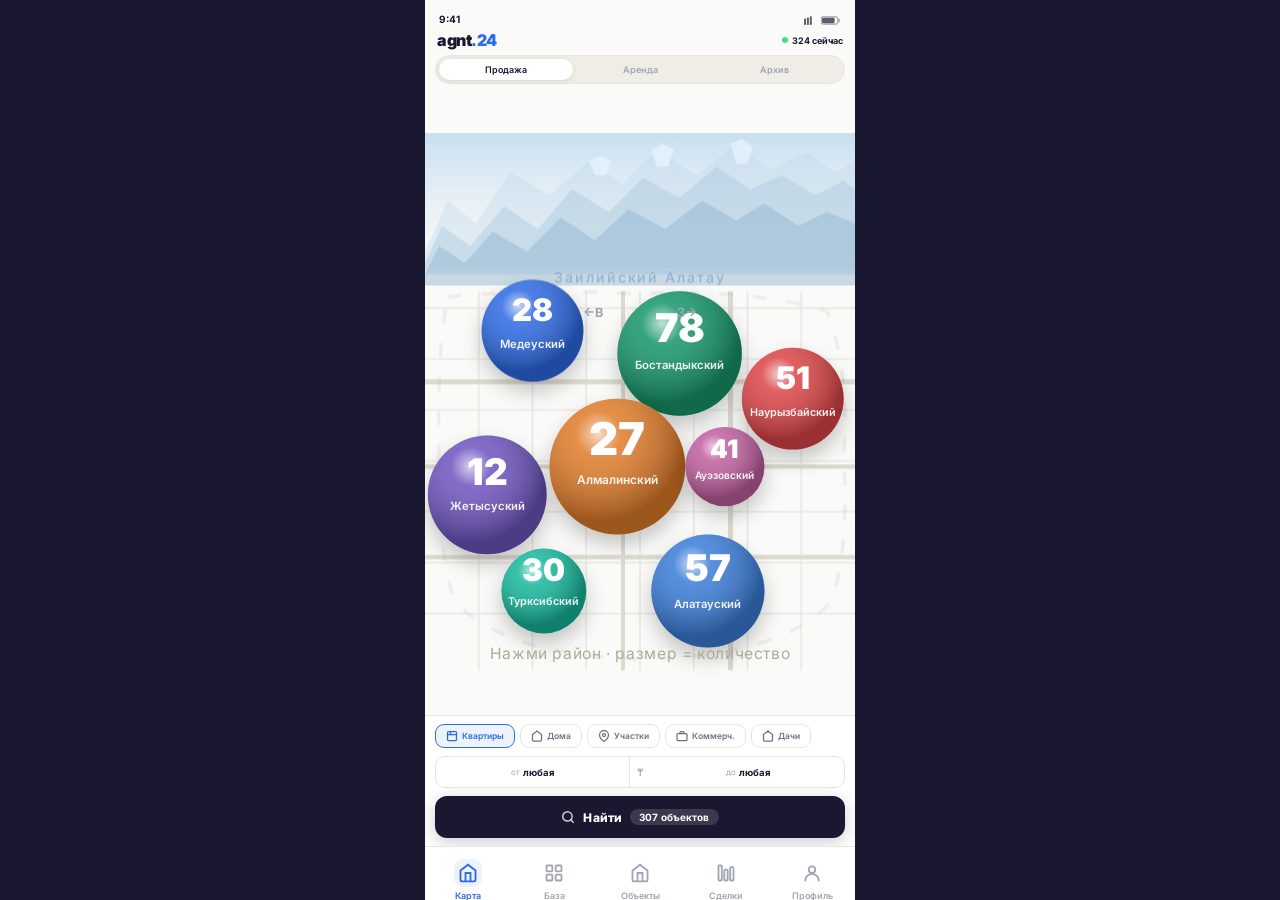
==== projects/agnt-24-app/index.html @ 888b5174 "feat: иерархия агентств (superadmin → руководитель → МОП → агент) + KPI-дашборд Модель: superadmin (" ====
<!DOCTYPE html>
<html lang="ru">
<head>
<meta charset="UTF-8">
<meta name="viewport" content="width=device-width, initial-scale=1, viewport-fit=cover">
<meta name="mobile-web-app-capable" content="yes">
<meta name="apple-mobile-web-app-capable" content="yes">
<meta name="apple-mobile-web-app-status-bar-style" content="black-translucent">
<title>agnt.24</title>
<link rel="stylesheet" href="css/styles.css">
<script>
(function(){
  var TAB_H = 64;   // tab bar (виден на всех экранах)
  var FEED_HDR = 52; // feed header
  function setH(){
    var h = window.innerHeight;
    var s = document.documentElement.style;
    s.setProperty('--app-h', h + 'px');
    s.setProperty('--card-h', (h - TAB_H) + 'px');            // map/base screens
    s.setProperty('--feed-card-h', (h - FEED_HDR - TAB_H) + 'px'); // feed cards (над таб-баром)
  }
  setH();
  window.addEventListener('resize', setH);
  window.addEventListener('orientationchange', function(){ setTimeout(setH, 200); });
})();
</script>
</head>
<body>
<div id="app">

  <!-- ══════════════ SCREEN 1: MAP ══════════════ -->
  <div id="screen-map" class="screen active with-tabs">

    <!-- Status bar -->
    <div class="status-bar">
      <span class="time">9:41</span>
      <div class="icons">
        <svg width="13" height="9" viewBox="0 0 20 14" fill="#1a1831" opacity=".7"><rect x="0" y="4" width="3" height="10" rx="1"/><rect x="4.5" y="2.5" width="3" height="11.5" rx="1"/><rect x="9" y="0.5" width="3" height="13.5" rx="1"/></svg>
        <svg width="20" height="9" viewBox="0 0 44 18" fill="none"><rect x="0" y="1" width="37" height="16" rx="4" stroke="#1a1831" stroke-width="1.5" opacity=".7"/><rect x="38.5" y="5" width="3" height="8" rx="1.5" fill="#1a1831" opacity=".35"/><rect x="2" y="3" width="28" height="12" rx="2.5" fill="#1a1831" opacity=".7"/></svg>
      </div>
    </div>

    <!-- Header -->
    <div class="map-hdr1">
      <div class="logo">agnt<span>.24</span></div>
      <div class="live-chip">
        <div class="live-dot"></div>
        <span id="liveCount">319 сейчас</span>
      </div>
    </div>

    <!-- Trio toggle -->
    <div class="trio">
      <div class="trio-btn on" data-mode="sale">Продажа</div>
      <div class="trio-btn" data-mode="rent">Аренда</div>
      <div class="trio-btn" data-mode="archive">Архив</div>
    </div>

    <!-- Archive date (hidden by default) -->
    <div id="archDateStrip" class="arch-date-strip">
      <svg width="10" height="10" viewBox="0 0 24 24" fill="none" stroke="currentColor" stroke-width="2" stroke-linecap="round"><circle cx="12" cy="12" r="10"/><polyline points="12 6 12 12 16 14"/></svg>
      23 июня — 30 июня · за 7 дней
    </div>

    <!-- MAP SVG (south-up: mountains at top) -->
    <div class="map-area">
      <svg id="mapSvg" viewBox="0 0 152 190" xmlns="http://www.w3.org/2000/svg" font-family="Inter,sans-serif" preserveAspectRatio="xMidYMid meet">
        <defs>
          <linearGradient id="skyg" x1="0" y1="0" x2="0" y2="1">
            <stop offset="0%" stop-color="#c8dff0"/>
            <stop offset="100%" stop-color="#e8f3f9" stop-opacity="0"/>
          </linearGradient>
          <!-- 3D sphere highlight — shared, objectBoundingBox = works for all sizes -->
          <radialGradient id="sphere-shine" cx="36%" cy="26%" r="64%" gradientUnits="objectBoundingBox">
            <stop offset="0%"   stop-color="rgba(255,255,255,0.72)"/>
            <stop offset="26%"  stop-color="rgba(255,255,255,0.14)"/>
            <stop offset="100%" stop-color="rgba(0,0,0,0.30)"/>
          </radialGradient>
          <!-- Archive mode — muted -->
          <radialGradient id="sphere-arch" cx="36%" cy="26%" r="64%" gradientUnits="objectBoundingBox">
            <stop offset="0%"   stop-color="rgba(255,255,255,0.38)"/>
            <stop offset="100%" stop-color="rgba(0,0,0,0.06)"/>
          </radialGradient>
          <!-- Drop shadow for active bubbles -->
          <filter id="bub-shadow" x="-45%" y="-45%" width="190%" height="210%">
            <feDropShadow dx="0" dy="3.5" stdDeviation="3.5" flood-color="#000000" flood-opacity="0.22"/>
          </filter>
        </defs>

        <!-- Background -->
        <rect width="152" height="190" fill="#fafaf8"/>

        <!-- Sky -->
        <rect width="152" height="52" fill="url(#skyg)"/>

        <!-- Mountains at top (Заилийский Алатау = south, shown at top) -->
        <polygon points="0,42 8,24 18,32 30,14 44,22 58,10 70,18 82,6 96,15 110,4 122,13 135,7 145,14 152,10 152,48 0,48" fill="rgba(185,210,230,0.32)"/>
        <polygon points="0,46 6,33 16,40 28,26 40,34 52,20 65,28 77,16 90,23 103,12 115,20 126,15 138,22 148,17 152,20 152,50 0,50" fill="rgba(165,195,218,0.40)"/>
        <polygon points="0,50 5,40 14,46 24,35 36,42 48,30 60,38 72,27 85,34 98,24 110,31 120,25 132,33 142,28 152,32 152,54 0,54" fill="rgba(145,180,208,0.48)"/>
        <!-- Snow caps -->
        <polygon points="58,10 62,8 66,10 64,15 60,15" fill="rgba(230,242,252,0.8)"/>
        <polygon points="80,6 84,4 88,6 86,12 82,12"   fill="rgba(230,242,252,0.85)"/>
        <polygon points="108,4 112,2 116,5 114,11 110,11" fill="rgba(230,242,252,0.82)"/>
        <text x="76" y="53" text-anchor="middle" font-size="5" fill="rgba(120,160,195,0.65)" font-weight="500" letter-spacing="0.7">Заилийский Алатау</text>

        <!-- Street grid -->
        <g stroke="#eae7e0" stroke-width="0.55">
          <line x1="0" y1="62" x2="152" y2="62"/><line x1="0" y1="80" x2="152" y2="80"/>
          <line x1="0" y1="98" x2="152" y2="98"/><line x1="0" y1="116" x2="152" y2="116"/>
          <line x1="0" y1="134" x2="152" y2="134"/><line x1="0" y1="152" x2="152" y2="152"/>
          <line x1="0" y1="170" x2="152" y2="170"/>
          <line x1="19" y1="56" x2="19" y2="190"/><line x1="38" y1="56" x2="38" y2="190"/>
          <line x1="57" y1="56" x2="57" y2="190"/><line x1="76" y1="56" x2="76" y2="190"/>
          <line x1="95" y1="56" x2="95" y2="190"/><line x1="114" y1="56" x2="114" y2="190"/>
          <line x1="133" y1="56" x2="133" y2="190"/>
        </g>
        <!-- Major avenues -->
        <line x1="0" y1="88" x2="152" y2="88" stroke="#ddd9d0" stroke-width="1.8"/>
        <line x1="0" y1="118" x2="152" y2="118" stroke="#ddd9d0" stroke-width="1.5"/>
        <line x1="0" y1="150" x2="152" y2="150" stroke="#ddd9d0" stroke-width="1.5"/>
        <line x1="108" y1="56" x2="108" y2="190" stroke="#ddd9d0" stroke-width="1.8"/>
        <line x1="70" y1="56" x2="70" y2="190" stroke="#ddd9d0" stroke-width="1.4"/>

        <!-- City boundary -->
        <path d="M8,58 Q38,55 76,57 Q115,55 142,63 Q150,82 148,115 Q150,145 144,165 Q128,185 76,186 Q28,185 10,165 Q4,142 5,112 Q4,80 8,58 Z"
          fill="none" stroke="rgba(175,168,155,0.16)" stroke-width="1.2" stroke-dasharray="5,7"/>

        <!-- ── DISTRICT BUBBLES — 3D SPHERES ── -->
        <!-- Ориентация жителя Алматы: Горы=верх(юг) · Восток=лево · Запад=право · Север=низ -->
        <!-- Порядок В→З (лево→право): меде → жет/турк → алма(центр) → ауэз/бост → наур → алат -->

        <!-- МЕДЕУСКИЙ (юго-восток = верх-лево) -->
        <g class="bubble-g" data-district="mede" cursor="pointer">
          <circle cx="38" cy="70" r="18" fill="#3B82F6" fill-opacity="0.1"/>
          <circle cx="38" cy="70" r="18" fill="#3B82F6" class="bubble-main" filter="url(#bub-shadow)"/>
          <circle cx="38" cy="70" r="18" fill="url(#sphere-shine)" class="bubble-shine" pointer-events="none"/>
          <text x="38" y="66.5" text-anchor="middle" font-size="11" font-weight="900" fill="white" class="bubble-count">37</text>
          <text x="38" y="76" text-anchor="middle" font-size="4" fill="rgba(255,255,255,.92)" font-weight="600" class="bubble-name">Медеуский</text>
        </g>

        <!-- БОСТАНДЫКСКИЙ (юг, центр-право) -->
        <g class="bubble-g" data-district="bost" cursor="pointer">
          <circle cx="90" cy="78" r="22" fill="#10B981" fill-opacity="0.1"/>
          <circle cx="90" cy="78" r="22" fill="#10B981" class="bubble-main" filter="url(#bub-shadow)"/>
          <circle cx="90" cy="78" r="22" fill="url(#sphere-shine)" class="bubble-shine" pointer-events="none"/>
          <text x="90" y="74" text-anchor="middle" font-size="14" font-weight="900" fill="white" class="bubble-count">59</text>
          <text x="90" y="83.5" text-anchor="middle" font-size="4" fill="rgba(255,255,255,.92)" font-weight="600" class="bubble-name">Бостандыкский</text>
        </g>

        <!-- НАУРЫЗБАЙСКИЙ (юго-запад = верх-право) -->
        <g class="bubble-g" data-district="naur" cursor="pointer">
          <circle cx="130" cy="94" r="18" fill="#E8453C" fill-opacity="0.1" class="sel-pulse"/>
          <circle cx="130" cy="94" r="18" fill="#E8453C" class="bubble-main" filter="url(#bub-shadow)"/>
          <circle cx="130" cy="94" r="18" fill="url(#sphere-shine)" class="bubble-shine" pointer-events="none"/>
          <text x="130" y="90.5" text-anchor="middle" font-size="11" font-weight="900" fill="white" class="bubble-count">41</text>
          <text x="130" y="100" text-anchor="middle" font-size="3.8" fill="rgba(255,255,255,.92)" font-weight="600" class="bubble-name">Наурызбайский</text>
        </g>

        <!-- ЖЕТЫСУСКИЙ (восток = лево) -->
        <g class="bubble-g" data-district="zhet" cursor="pointer">
          <circle cx="22" cy="128" r="21" fill="#8B5CF6" fill-opacity="0.1"/>
          <circle cx="22" cy="128" r="21" fill="#8B5CF6" class="bubble-main" filter="url(#bub-shadow)"/>
          <circle cx="22" cy="128" r="21" fill="url(#sphere-shine)" class="bubble-shine" pointer-events="none"/>
          <text x="22" y="124.5" text-anchor="middle" font-size="13" font-weight="900" fill="white" class="bubble-count">48</text>
          <text x="22" y="133.5" text-anchor="middle" font-size="4" fill="rgba(255,255,255,.92)" font-weight="600" class="bubble-name">Жетысуский</text>
        </g>

        <!-- АЛМАЛИНСКИЙ (исторический центр) -->
        <g class="bubble-g" data-district="alma" cursor="pointer">
          <circle cx="68" cy="118" r="24" fill="#F59E0B" fill-opacity="0.1"/>
          <circle cx="68" cy="118" r="24" fill="#F59E0B" class="bubble-main" filter="url(#bub-shadow)"/>
          <circle cx="68" cy="118" r="24" fill="url(#sphere-shine)" class="bubble-shine" pointer-events="none"/>
          <text x="68" y="114" text-anchor="middle" font-size="16" font-weight="900" fill="white" class="bubble-count">63</text>
          <text x="68" y="124" text-anchor="middle" font-size="4.2" fill="rgba(255,255,255,.92)" font-weight="600" class="bubble-name">Алмалинский</text>
        </g>

        <!-- АУЭЗОВСКИЙ (запад = право) -->
        <g class="bubble-g" data-district="auez" cursor="pointer">
          <circle cx="106" cy="118" r="14" fill="#EC4899" fill-opacity="0.1" class="sel-pulse"/>
          <circle cx="106" cy="118" r="14" fill="#EC4899" class="bubble-main" filter="url(#bub-shadow)"/>
          <circle cx="106" cy="118" r="14" fill="url(#sphere-shine)" class="bubble-shine" pointer-events="none"/>
          <text x="106" y="115" text-anchor="middle" font-size="9" font-weight="900" fill="white" class="bubble-count">48</text>
          <text x="106" y="122.5" text-anchor="middle" font-size="3.6" fill="rgba(255,255,255,.92)" font-weight="600" class="bubble-name">Ауэзовский</text>
        </g>

        <!-- АЛАТАУСКИЙ (северо-запад = низ-право) -->
        <g class="bubble-g" data-district="alat" cursor="pointer">
          <circle cx="100" cy="162" r="20" fill="#0EA5E9" fill-opacity="0.1"/>
          <circle cx="100" cy="162" r="20" fill="#0EA5E9" class="bubble-main" filter="url(#bub-shadow)"/>
          <circle cx="100" cy="162" r="20" fill="url(#sphere-shine)" class="bubble-shine" pointer-events="none"/>
          <text x="100" y="158.5" text-anchor="middle" font-size="13" font-weight="900" fill="white" class="bubble-count">45</text>
          <text x="100" y="168" text-anchor="middle" font-size="4" fill="rgba(255,255,255,.92)" font-weight="600" class="bubble-name">Алатауский</text>
        </g>

        <!-- ТУРКСИБСКИЙ (северо-восток = низ-лево) -->
        <g class="bubble-g" data-district="turk" cursor="pointer">
          <circle cx="42" cy="162" r="15" fill="#14B8A6" fill-opacity="0.1"/>
          <circle cx="42" cy="162" r="15" fill="#14B8A6" class="bubble-main" filter="url(#bub-shadow)"/>
          <circle cx="42" cy="162" r="15" fill="url(#sphere-shine)" class="bubble-shine" pointer-events="none"/>
          <text x="42" y="158.5" text-anchor="middle" font-size="11" font-weight="900" fill="white" class="bubble-count">26</text>
          <text x="42" y="167" text-anchor="middle" font-size="3.8" fill="rgba(255,255,255,.92)" font-weight="600" class="bubble-name">Турксибский</text>
        </g>

        <!-- Compass: горы=верх(Ю), восток=лево(←), запад=право(→) -->
        <g transform="translate(76,62)">
          <text x="-13" y="3" text-anchor="end" font-size="4.5" font-weight="700" fill="#9fa6b2">←В</text>
          <text x="13" y="3" text-anchor="start" font-size="4.5" font-weight="700" fill="#9fa6b2">З→</text>
        </g>

        <text x="76" y="186" text-anchor="middle" font-size="5.5" fill="#b0a898" letter-spacing=".04em">Нажми район · размер = количество</text>
      </svg>
    </div>

    <!-- Bottom panel -->
    <div class="map-bottom">

      <!-- Type chips -->
      <div class="types-row">
        <div class="type-chip on" data-type="apt">
          <svg width="12" height="12" viewBox="0 0 24 24" fill="none" stroke="currentColor" stroke-width="2.5" stroke-linecap="round"><rect x="3" y="3" width="18" height="18" rx="2"/><line x1="3" y1="9" x2="21" y2="9"/><line x1="9" y1="3" x2="9" y2="9"/></svg>
          Квартиры
        </div>
        <div class="type-chip" data-type="house">
          <svg width="12" height="12" viewBox="0 0 24 24" fill="none" stroke="currentColor" stroke-width="2.5" stroke-linecap="round"><path d="M3 9l9-7 9 7v11a2 2 0 01-2 2H5a2 2 0 01-2-2z"/></svg>
          Дома
        </div>
        <div class="type-chip" data-type="land">
          <svg width="12" height="12" viewBox="0 0 24 24" fill="none" stroke="currentColor" stroke-width="2.5" stroke-linecap="round"><path d="M21 10c0 7-9 13-9 13S3 17 3 10a9 9 0 0118 0z"/><circle cx="12" cy="10" r="3"/></svg>
          Участки
        </div>
        <div class="type-chip" data-type="comm">
          <svg width="12" height="12" viewBox="0 0 24 24" fill="none" stroke="currentColor" stroke-width="2.5" stroke-linecap="round"><rect x="2" y="7" width="20" height="14" rx="2"/><path d="M16 7V5a2 2 0 00-2-2h-4a2 2 0 00-2 2v2"/></svg>
          Коммерч.
        </div>
        <div class="type-chip" data-type="dacha">
          <svg width="12" height="12" viewBox="0 0 24 24" fill="none" stroke="currentColor" stroke-width="2.5" stroke-linecap="round"><path d="M3 9l9-7 9 7v11a2 2 0 01-2 2H5a2 2 0 01-2-2z"/><line x1="12" y1="2" x2="12" y2="5"/></svg>
          Дачи
        </div>
      </div>

      <!-- Price pill -->
      <div class="price-pill">
        <div class="pp-half">
          <span class="pp-sub">от</span>
          <span id="ppFromVal">любая</span>
        </div>
        <div class="pp-unit">₸</div>
        <div class="pp-half">
          <span class="pp-sub">до</span>
          <span id="ppToVal">любая</span>
        </div>
      </div>

      <!-- Find -->
      <div class="find-btn" id="findBtn">
        <svg width="14" height="14" viewBox="0 0 24 24" fill="none" stroke="rgba(255,255,255,.8)" stroke-width="2.5" stroke-linecap="round"><circle cx="11" cy="11" r="8"/><line x1="21" y1="21" x2="16.65" y2="16.65"/></svg>
        Найти
        <div class="find-count">3 объекта</div>
      </div>
    </div>
  </div>

  <!-- ══════════════ SCREEN 2: DISTRICT DETAIL ══════════════ -->
  <div id="screen-district" class="screen slide-below dark-screen with-tabs">
    <div class="ds-status-bar">
      <span class="time" style="color:rgba(255,255,255,.8)">9:41</span>
    </div>
    <div class="ds-header">
      <div class="ds-back" id="dsBack">
        <svg width="9" height="9" viewBox="0 0 24 24" fill="none" stroke="white" stroke-width="2.5" stroke-linecap="round"><polyline points="15 18 9 12 15 6"/></svg>
      </div>
      <div class="ds-info">
        <div class="ds-name" id="dsName">Бостандыкский</div>
        <div class="ds-sub" id="dsSub">274 объекта · 57 новых сегодня</div>
      </div>
    </div>
    <div class="time-tabs" id="districtTimeTabs">
      <div class="ttab on" data-time="24h">24 часа</div>
      <div class="ttab" data-time="3d">3 дня</div>
      <div class="ttab" data-time="week">Неделя</div>
    </div>
    <div class="type-grid" id="typeGrid"></div>
  </div>

  <!-- ══════════════ SCREEN 2.5: FILTERS ══════════════ -->
  <div id="screen-filter" class="screen slide-below dark-screen with-tabs">
    <div class="ds-status-bar">
      <span class="time" style="color:rgba(255,255,255,.8)">9:41</span>
    </div>
    <div class="ds-header">
      <div class="ds-back" id="filtBack">
        <svg width="9" height="9" viewBox="0 0 24 24" fill="none" stroke="white" stroke-width="2.5" stroke-linecap="round"><polyline points="15 18 9 12 15 6"/></svg>
      </div>
      <div class="ds-info">
        <div class="ds-name" id="filtTitle">Квартиры · Бостандык.</div>
        <div class="ds-sub" id="filtSub">57 объектов</div>
      </div>
    </div>
    <div class="time-tabs" id="filterTimeTabs">
      <div class="ttab on" data-time="24h">24 часа</div>
      <div class="ttab" data-time="3d">3 дня</div>
      <div class="ttab" data-time="week">Неделя</div>
    </div>
    <div class="filt-scroll" id="filtScroll"></div>
    <div class="filt-apply-wrap">
      <div class="filt-apply" id="filtApply">
        <svg width="14" height="14" viewBox="0 0 24 24" fill="none" stroke="white" stroke-width="2.5" stroke-linecap="round"><polyline points="20 6 9 17 4 12"/></svg>
        Показать <span id="filtCount">0</span>
      </div>
    </div>
  </div>

  <!-- ══════════════ SCREEN 3: FEED ══════════════ -->
  <div id="screen-feed" class="screen slide-below with-tabs">
    <div class="feed-hdr" id="feedHdr">
      <div class="fh-back" id="feedBack">
        <svg width="9" height="9" viewBox="0 0 24 24" fill="none" stroke="currentColor" stroke-width="2.5" stroke-linecap="round"><polyline points="15 18 9 12 15 6"/></svg>
      </div>
      <div class="fh-crumb" id="feedCrumb">Квартиры · Бостандык.</div>
      <div class="fh-time" id="feedTimeChip">24ч</div>
    </div>
    <div class="feed-wrapper" id="feedWrapper">
      <!-- Cards injected by JS -->
    </div>
  </div>

  <!-- ══════════════ SCREEN 3: MY BASE ══════════════ -->
  <div id="screen-base" class="screen slide-below with-tabs">

    <div class="base-header">
      <div class="base-title">Моя База</div>
      <div class="base-sub" id="baseSubtitle">0 объектов</div>
    </div>

    <!-- Segment: В работе / Сохранённые -->
    <div class="seg-tabs">
      <div class="seg-btn on" data-seg="claimed">В работе</div>
      <div class="seg-btn" data-seg="saved">Сохранённые</div>
    </div>

    <div class="base-scroll" id="baseScroll">
      <!-- Injected by JS -->
    </div>
  </div>

  <!-- ══════════════ SCREEN 4: PROFILE ══════════════ -->
  <div id="screen-profile" class="screen slide-below with-tabs" style="display:flex;flex-direction:column;">

    <div class="profile-header">
      <div class="profile-row">
        <div class="profile-avatar">А</div>
        <div>
          <div class="profile-name">Айтуанзе</div>
          <div class="profile-company">agnt.24 · Алматы</div>
          <div class="sub-badge">
            <svg width="9" height="9" viewBox="0 0 24 24" fill="none" stroke="currentColor" stroke-width="2.5" stroke-linecap="round"><path d="M22 11.08V12a10 10 0 11-5.93-9.14"/><polyline points="22 4 12 14.01 9 11.01"/></svg>
            Подписка активна
          </div>
        </div>
      </div>
    </div>

    <div class="profile-scroll">
      <div class="stat-row">
        <div class="stat-card">
          <div class="stat-num" id="statClaimed">0</div>
          <div class="stat-lbl">В работе</div>
        </div>
        <div class="stat-card">
          <div class="stat-num" id="statSaved">0</div>
          <div class="stat-lbl">Сохранено</div>
        </div>
        <div class="stat-card">
          <div class="stat-num">7</div>
          <div class="stat-lbl">Дней в подписке</div>
        </div>
      </div>

      <div class="mop-transfers-card" id="mopTransfersCard" style="display:none">
        <div>
          <div class="mtc-title">Заявки на перенос</div>
          <div class="mtc-count" id="mopTransfersCount">0 ожидают</div>
        </div>
        <svg width="16" height="16" viewBox="0 0 24 24" fill="none" stroke="var(--blue)" stroke-width="2.5" stroke-linecap="round"><polyline points="9 18 15 12 9 6"/></svg>
      </div>

      <div class="mop-transfers-card" id="superAgenciesCard" style="display:none">
        <div>
          <div class="mtc-title">Мои агентства</div>
          <div class="mtc-count" id="superAgenciesCount">0 агентств</div>
        </div>
        <svg width="16" height="16" viewBox="0 0 24 24" fill="none" stroke="var(--blue)" stroke-width="2.5" stroke-linecap="round"><polyline points="9 18 15 12 9 6"/></svg>
      </div>

      <div class="mop-transfers-card" id="teamCard" style="display:none">
        <div>
          <div class="mtc-title">Моя команда</div>
          <div class="mtc-count" id="teamCount">0 человек</div>
        </div>
        <svg width="16" height="16" viewBox="0 0 24 24" fill="none" stroke="var(--blue)" stroke-width="2.5" stroke-linecap="round"><polyline points="9 18 15 12 9 6"/></svg>
      </div>

      <div class="rating-card" id="ratingCard">
        <div class="rating-top">
          <div class="rating-stars-row">
            <svg width="18" height="18" viewBox="0 0 24 24" fill="#f5b400"><polygon points="12 2 15 9 22 9.5 16.5 14.5 18 22 12 18 6 22 7.5 14.5 2 9.5 9 9"/></svg>
            <span id="ratingValue">5.0</span>
          </div>
          <div class="rating-tier-badge" id="ratingTierBadge">Бронза</div>
        </div>
        <div class="rating-sub" id="ratingSub">0 объектов в работе · дисциплина 100%</div>
        <div class="rating-progress-track"><div class="rating-progress-fill" id="ratingProgressFill" style="width:0%"></div></div>
        <div class="rating-progress-lbl" id="ratingProgressLbl"></div>
        <div class="rating-perks" id="ratingPerks"></div>
      </div>

      <div class="settings-section">
        <div class="settings-row">
          <div class="sr-left">
            <div class="sr-ico" style="background:#edf3fc;"><svg width="14" height="14" viewBox="0 0 24 24" fill="none" stroke="#2d6be4" stroke-width="2.5" stroke-linecap="round"><circle cx="12" cy="12" r="3"/><path d="M19.07 4.93a10 10 0 010 14.14"/><path d="M4.93 4.93a10 10 0 000 14.14"/></svg></div>
            <span class="sr-label">Уведомления</span>
          </div>
          <svg class="sr-arrow" width="16" height="16" viewBox="0 0 24 24" fill="none" stroke="currentColor" stroke-width="2" stroke-linecap="round"><polyline points="9 18 15 12 9 6"/></svg>
        </div>
        <div class="settings-row">
          <div class="sr-left">
            <div class="sr-ico" style="background:#f5f0eb;"><svg width="14" height="14" viewBox="0 0 24 24" fill="none" stroke="#9fa6b2" stroke-width="2.5" stroke-linecap="round"><rect x="3" y="11" width="18" height="11" rx="2"/><path d="M7 11V7a5 5 0 0110 0v4"/></svg></div>
            <span class="sr-label">Подписка агентства</span>
          </div>
          <svg class="sr-arrow" width="16" height="16" viewBox="0 0 24 24" fill="none" stroke="currentColor" stroke-width="2" stroke-linecap="round"><polyline points="9 18 15 12 9 6"/></svg>
        </div>
        <div class="settings-row">
          <div class="sr-left">
            <div class="sr-ico" style="background:#fef3ec;"><svg width="14" height="14" viewBox="0 0 24 24" fill="none" stroke="#e07b2a" stroke-width="2.5" stroke-linecap="round"><circle cx="12" cy="8" r="4"/><path d="M20 21a8 8 0 10-16 0"/></svg></div>
            <span class="sr-label">Мой профиль</span>
          </div>
          <svg class="sr-arrow" width="16" height="16" viewBox="0 0 24 24" fill="none" stroke="currentColor" stroke-width="2" stroke-linecap="round"><polyline points="9 18 15 12 9 6"/></svg>
        </div>
      </div>

      <div class="settings-section">
        <div class="settings-row sr-signout" style="color:#dc4446;cursor:pointer">
          <div class="sr-left">
            <div class="sr-ico" style="background:#fef0f0;"><svg width="14" height="14" viewBox="0 0 24 24" fill="none" stroke="#dc4446" stroke-width="2.5" stroke-linecap="round"><path d="M9 21H5a2 2 0 01-2-2V5a2 2 0 012-2h4"/><polyline points="16 17 21 12 16 7"/><line x1="21" y1="12" x2="9" y2="12"/></svg></div>
            <span class="sr-label" style="color:#dc4446;">Выйти</span>
          </div>
        </div>
      </div>
    </div>
  </div>

  <!-- ══════════════ SCREEN: EDIT LISTING ══════════════ -->
  <div id="screen-edit-listing" class="screen slide-below">
    <div class="ed-header">
      <button class="ed-back" id="edBackBtn">
        <svg width="20" height="20" viewBox="0 0 24 24" fill="none" stroke="#1a1a2e" stroke-width="2.5" stroke-linecap="round"><polyline points="15 18 9 12 15 6"/></svg>
      </button>
      <div class="ed-serial" id="edSerial">МО-0001</div>
      <div style="width:40px"></div>
    </div>

    <div class="ed-scroll" id="edScroll">

      <!-- ФОТО -->
      <div class="ed-photos" id="edPhotos"><!-- thumbnails rendered by JS --></div>
      <input type="file" id="edFileInput" accept="image/*" multiple style="display:none">

      <!-- КАТЕГОРИЯ -->
      <div class="ed-section">
        <div class="ed-label">Категория</div>
        <div class="ed-chips" id="edCategory">
          <div class="ed-chip on" data-val="apt">Квартира</div>
          <div class="ed-chip" data-val="house">Дом</div>
          <div class="ed-chip" data-val="land">Участок</div>
          <div class="ed-chip" data-val="comm">Коммерч.</div>
          <div class="ed-chip" data-val="dacha">Дача</div>
        </div>
      </div>

      <!-- ЦЕНА -->
      <div class="ed-section">
        <div class="ed-label">Цена, ₸</div>
        <input class="ed-input" id="edPrice" type="number" inputmode="numeric" placeholder="0">
      </div>

      <!-- КОМНАТ -->
      <div class="ed-section">
        <div class="ed-label">Комнат</div>
        <div class="ed-chips" id="edRooms">
          <div class="ed-chip" data-val="0">Студия</div>
          <div class="ed-chip" data-val="1">1</div>
          <div class="ed-chip" data-val="2">2</div>
          <div class="ed-chip" data-val="3">3</div>
          <div class="ed-chip" data-val="4">4</div>
          <div class="ed-chip" data-val="5">5+</div>
        </div>
      </div>

      <!-- ПЛОЩАДЬ + ЭТАЖ -->
      <div class="ed-row2">
        <div class="ed-section">
          <div class="ed-label">Площадь, м²</div>
          <input class="ed-input" id="edArea" type="number" inputmode="decimal" placeholder="0">
        </div>
        <div class="ed-section">
          <div class="ed-label">Этаж / Этажей</div>
          <div class="ed-floor-row">
            <input class="ed-input" id="edFloor" type="number" inputmode="numeric" placeholder="1">
            <span class="ed-slash">/</span>
            <input class="ed-input" id="edFloors" type="number" inputmode="numeric" placeholder="9">
          </div>
        </div>
      </div>

      <!-- ТИП ДОМА -->
      <div class="ed-section">
        <div class="ed-label">Тип дома</div>
        <div class="ed-chips" id="edBuildType">
          <div class="ed-chip" data-val="монолит">Монолит</div>
          <div class="ed-chip" data-val="кирпич">Кирпич</div>
          <div class="ed-chip" data-val="панель">Панель</div>
          <div class="ed-chip" data-val="вторичка">Вторичка</div>
        </div>
      </div>

      <!-- СОСТОЯНИЕ -->
      <div class="ed-section">
        <div class="ed-label">Состояние</div>
        <div class="ed-chips" id="edCondition">
          <div class="ed-chip" data-val="отличное">Отличное</div>
          <div class="ed-chip" data-val="хорошее">Хорошее</div>
          <div class="ed-chip" data-val="среднее">Среднее</div>
          <div class="ed-chip" data-val="ремонт">Требует ремонта</div>
        </div>
      </div>

      <!-- АДРЕС -->
      <div class="ed-section">
        <div class="ed-label">Адрес</div>
        <input class="ed-input" id="edAddress" type="text" placeholder="ул. Абая, 10">
      </div>

      <!-- ОПИСАНИЕ -->
      <div class="ed-section">
        <div class="ed-label">Описание объекта</div>
        <textarea class="ed-textarea" id="edDesc" placeholder="Расскажите об объекте, особенности, инфраструктура..."></textarea>
      </div>

      <!-- КОНТАКТ ХОЗЯИНА -->
      <div class="ed-section">
        <div class="ed-label">Контакт хозяина</div>
        <input class="ed-input" id="edOwnerName" type="text" placeholder="Имя хозяина">
        <input class="ed-input ed-input-mt" id="edOwnerPhone" type="tel" placeholder="+7 777 000 00 00">
      </div>

      <!-- ЗАМЕТКА МОП -->
      <div class="ed-mop-note">
        <svg width="14" height="14" viewBox="0 0 24 24" fill="none" stroke="#2d6be4" stroke-width="2" stroke-linecap="round"><circle cx="12" cy="12" r="10"/><line x1="12" y1="8" x2="12" y2="12"/><line x1="12" y1="16" x2="12.01" y2="16"/></svg>
        Объект закреплён за вами в рамках агентства. Передача другому риэлтору требует подтверждения МОП.
      </div>

      <!-- КНОПКИ -->
      <div class="ed-actions">
        <button class="ed-save-btn" id="edSaveBtn">Сохранить изменения</button>
        <button class="ed-transfer-btn" id="edTransferBtn">Передать коллеге</button>
        <button class="ed-remove-btn" id="edRemoveBtn">Снять с работы</button>
      </div>

    </div>
  </div>

  <!-- ══════════════ TAB BAR ══════════════ -->
  <div class="tab-bar" id="tabBar">
    <div class="tab-item on" data-tab="map">
      <div class="tab-ico">
        <svg width="20" height="20" viewBox="0 0 24 24" fill="none" stroke="currentColor" stroke-width="2.2" stroke-linecap="round"><path d="M3 9l9-7 9 7v11a2 2 0 01-2 2H5a2 2 0 01-2-2z"/><polyline points="9 22 9 12 15 12 15 22"/></svg>
      </div>
      <span class="tab-lbl">Карта</span>
    </div>
<div class="tab-item" data-tab="base">
      <div class="tab-ico">
        <svg width="20" height="20" viewBox="0 0 24 24" fill="none" stroke="currentColor" stroke-width="2.2" stroke-linecap="round"><rect x="3" y="3" width="7" height="7" rx="1"/><rect x="14" y="3" width="7" height="7" rx="1"/><rect x="3" y="14" width="7" height="7" rx="1"/><rect x="14" y="14" width="7" height="7" rx="1"/></svg>
      </div>
      <span class="tab-lbl">База</span>
    </div>
    <div class="tab-item" data-tab="properties">
      <div class="tab-ico">
        <svg width="20" height="20" viewBox="0 0 24 24" fill="none" stroke="currentColor" stroke-width="2.2" stroke-linecap="round"><path d="M3 9l9-7 9 7v11a2 2 0 01-2 2H5a2 2 0 01-2-2z"/><polyline points="9 22 9 12 15 12 15 22"/></svg>
      </div>
      <span class="tab-lbl">Объекты</span>
    </div>
    <div class="tab-item" data-tab="crm">
      <span class="tab-badge" id="crmBadge"></span>
      <div class="tab-ico">
        <svg width="20" height="20" viewBox="0 0 24 24" fill="none" stroke="currentColor" stroke-width="2.2" stroke-linecap="round"><rect x="3" y="3" width="4" height="18" rx="1"/><rect x="10" y="8" width="4" height="13" rx="1"/><rect x="17" y="5" width="4" height="16" rx="1"/></svg>
      </div>
      <span class="tab-lbl">Сделки</span>
    </div>
    <div class="tab-item" data-tab="profile">
      <div class="tab-ico">
        <svg width="20" height="20" viewBox="0 0 24 24" fill="none" stroke="currentColor" stroke-width="2.2" stroke-linecap="round"><circle cx="12" cy="8" r="4"/><path d="M20 21a8 8 0 10-16 0"/></svg>
      </div>
      <span class="tab-lbl">Профиль</span>
    </div>
  </div>


  <!-- ══════ SCREEN AUTH (агент) ══════ -->
  <div id="screen-auth" class="screen slide-below auth-screen">
    <div class="auth-logo">agnt<span>.24</span></div>
    <div class="auth-tagline">Платформа для риэлторов Алматы</div>
    <div class="auth-card">
      <div class="auth-title">Вход для агентов</div>
      <div id="authError" class="auth-error" style="display:none"></div>
      <input id="authEmail" class="auth-input" type="email" placeholder="Email" autocomplete="email">
      <input id="authPassword" class="auth-input" type="password" placeholder="Пароль" autocomplete="current-password">
      <button id="authSubmit" class="auth-btn">Войти</button>
      <div class="auth-divider">Покупаете квартиру?</div>
      <button id="authBuyerBtn" class="auth-btn-secondary">Смотреть объекты →</button>
    </div>
  </div>

  <!-- ══════ SCREEN AGENCY SETUP ══════ -->
  <div id="screen-agency-setup" class="screen slide-below auth-screen">
    <div class="auth-logo">agnt<span>.24</span></div>
    <div class="auth-tagline">Регистрация агентства</div>
    <div class="auth-card">
      <div class="auth-title">Новое агентство</div>
      <div id="setupError" class="auth-error" style="display:none"></div>
      <input id="setupAgencyName" class="auth-input" type="text" placeholder="Название агентства">
      <input id="setupAdminName"  class="auth-input" type="text" placeholder="Ваше имя">
      <input id="setupEmail"      class="auth-input" type="email" placeholder="Email">
      <input id="setupPassword"   class="auth-input" type="password" placeholder="Пароль (мин. 6 символов)">
      <button id="setupSubmit" class="auth-btn">Создать агентство</button>
      <div class="auth-divider">Уже есть аккаунт?</div>
      <button id="setupToLogin" class="auth-btn-secondary">← Войти</button>
    </div>
  </div>

  <!-- ══════ SCREEN: ПРИНЯТЬ ПРИГЛАШЕНИЕ ══════ -->
  <div id="screen-invite-accept" class="screen slide-below auth-screen">
    <div class="auth-logo">agnt<span>.24</span></div>
    <div id="inviteTagline" class="auth-tagline">Приглашение в агентство</div>
    <div class="auth-card">
      <div id="inviteTitle" class="auth-title">Загрузка приглашения…</div>
      <div id="inviteError" class="auth-error" style="display:none"></div>
      <div id="inviteForm" style="display:none">
        <input id="inviteName"  class="auth-input" type="text" placeholder="Ваше имя">
        <input id="invitePhone" class="auth-input" type="tel" placeholder="+7 777 000 00 00">
        <input id="invitePassword" class="auth-input" type="password" placeholder="Придумайте пароль (мин. 6 символов)">
        <button id="inviteSubmit" class="auth-btn">Зарегистрироваться</button>
      </div>
    </div>
  </div>

  <!-- ══════ SCREEN PHONE OTP (покупатель) ══════ -->
  <div id="screen-phone-otp" class="screen slide-below auth-screen">
    <div class="auth-logo">agnt<span>.24</span></div>
    <div class="auth-card">
      <div id="otpTitle" class="auth-title">Введите номер телефона</div>
      <div id="otpSub" class="auth-sub">Чтобы увидеть контакт агента</div>
      <div id="otpError" class="auth-error" style="display:none"></div>
      <div id="otpPhoneStep">
        <input id="otpPhone" class="auth-input" type="tel" placeholder="+7 777 000 00 00" autocomplete="tel">
        <button id="otpSendBtn" class="auth-btn">Получить код</button>
        <button id="otpSkipBtn" class="auth-btn-secondary" style="margin-top:8px">← Назад</button>
      </div>
      <div id="otpCodeStep" style="display:none">
        <input id="otpCode" class="auth-input" type="number" placeholder="Код из SMS">
        <button id="otpVerifyBtn" class="auth-btn">Подтвердить</button>
      </div>
    </div>
  </div>

  <!-- ══════ SCREEN: МОИ ОБЪЕКТЫ (агент) ══════ -->
  <div id="screen-properties" class="screen slide-below with-tabs">
    <div class="ds-status-bar"></div>
    <div class="agent-screen-hdr">
      <div class="agent-screen-title">Мои объекты</div>
      <button id="propAddBtn" class="prop-add-btn">+ Добавить</button>
    </div>
    <div id="propList" class="prop-list"></div>
  </div>

  <!-- ══════ SCREEN: РЕДАКТОР ОБЪЕКТА ══════ -->
  <div id="screen-prop-editor" class="screen slide-below">
    <div class="ds-status-bar"></div>
    <div class="agent-screen-hdr">
      <div id="propEditorBack" class="ds-back" style="color:var(--ink)">
        <svg width="9" height="9" viewBox="0 0 24 24" fill="none" stroke="currentColor" stroke-width="2.5" stroke-linecap="round"><polyline points="15 18 9 12 15 6"/></svg>
      </div>
      <div id="propEditorTitle" class="agent-screen-title" style="margin-left:10px">Новый объект</div>
      <button id="propSaveBtn" class="prop-draft-btn">Черновик</button>
      <button id="propPublishBtn" class="prop-publish-btn">Опубликовать</button>
    </div>
    <div class="prop-editor-scroll">
      <div class="pe-section-label">Фото (до 10)</div>
      <div id="pePhotosRow" class="pe-photos-row">
        <label class="pe-photo-add">
          <input id="pePhotoInput" type="file" accept="image/*" multiple style="display:none">
          <svg width="24" height="24" viewBox="0 0 24 24" fill="none" stroke="var(--ink3)" stroke-width="2"><line x1="12" y1="5" x2="12" y2="19"/><line x1="5" y1="12" x2="19" y2="12"/></svg>
        </label>
      </div>
      <div class="pe-section-label">Тип объекта</div>
      <div class="pe-chips-row" id="peTypeChips">
        <div class="pe-chip on" data-val="apt">Квартира</div>
        <div class="pe-chip" data-val="house">Дом</div>
        <div class="pe-chip" data-val="land">Участок</div>
        <div class="pe-chip" data-val="commercial">Коммерч.</div>
        <div class="pe-chip" data-val="dacha">Дача</div>
      </div>
      <div class="pe-section-label">Район</div>
      <select id="peDistrict" class="pe-input"></select>
      <div class="pe-section-label">Адрес</div>
      <input id="peAddress" class="pe-input" placeholder="пр. Достык, 180" type="text">
      <div class="pe-row">
        <div class="pe-field"><div class="pe-section-label">Цена (₸)</div><input id="pePrice" class="pe-input" placeholder="45000000" type="number"></div>
        <div class="pe-field"><div class="pe-section-label">Площадь (м²)</div><input id="peArea" class="pe-input" placeholder="65" type="number"></div>
      </div>
      <div class="pe-row">
        <div class="pe-field"><div class="pe-section-label">Комнат</div><input id="peRooms" class="pe-input" placeholder="2" type="number"></div>
        <div class="pe-field"><div class="pe-section-label">Этаж / Всего</div><input id="peFloor" class="pe-input" placeholder="4 / 9" type="text"></div>
      </div>
      <div class="pe-section-label">Описание</div>
      <textarea id="peDesc" class="pe-input" rows="3" placeholder="Описание объекта..."></textarea>
      <div class="pe-section-label" style="margin-top:16px">Собственник (только агент видит)</div>
      <input id="peOwnerName"  class="pe-input" placeholder="Имя собственника" type="text">
      <input id="peOwnerPhone" class="pe-input" placeholder="+7 777 000 00 00" type="tel">
      <button id="peTransferBtn" class="ed-transfer-btn" style="display:none;margin-top:16px">Передать коллеге</button>
    </div>
  </div>

  <!-- ══════ SCREEN: ВЫБОР КОЛЛЕГИ (передача объекта) ══════ -->
  <div id="screen-transfer-picker" class="screen slide-below">
    <div class="ds-status-bar"></div>
    <div class="agent-screen-hdr">
      <div id="transferPickerBack" class="ds-back" style="color:var(--ink)">
        <svg width="9" height="9" viewBox="0 0 24 24" fill="none" stroke="currentColor" stroke-width="2.5" stroke-linecap="round"><polyline points="15 18 9 12 15 6"/></svg>
      </div>
      <div class="agent-screen-title" style="margin-left:10px">Передать коллеге</div>
    </div>
    <div id="transferPickerList" class="prop-list"></div>
  </div>

  <!-- ══════ SCREEN: ЗАЯВКИ НА ПЕРЕНОС (МОП/админ) ══════ -->
  <div id="screen-transfers" class="screen slide-below">
    <div class="ds-status-bar"></div>
    <div class="agent-screen-hdr">
      <div id="transfersBack" class="ds-back" style="color:var(--ink)">
        <svg width="9" height="9" viewBox="0 0 24 24" fill="none" stroke="currentColor" stroke-width="2.5" stroke-linecap="round"><polyline points="15 18 9 12 15 6"/></svg>
      </div>
      <div class="agent-screen-title" style="margin-left:10px">Заявки на перенос</div>
    </div>
    <div id="transfersList" class="prop-list"></div>
  </div>

  <!-- ══════ SCREEN: МОИ АГЕНТСТВА (superadmin) ══════ -->
  <div id="screen-agencies" class="screen slide-below">
    <div class="ds-status-bar"></div>
    <div class="agent-screen-hdr">
      <div id="agenciesBack" class="ds-back" style="color:var(--ink)">
        <svg width="9" height="9" viewBox="0 0 24 24" fill="none" stroke="currentColor" stroke-width="2.5" stroke-linecap="round"><polyline points="15 18 9 12 15 6"/></svg>
      </div>
      <div class="agent-screen-title" style="margin-left:10px">Мои агентства</div>
      <button id="agencyAddBtn" class="prop-add-btn">+ Создать</button>
    </div>
    <div id="agenciesList" class="prop-list"></div>
  </div>

  <!-- ══════ SCREEN: НОВОЕ АГЕНТСТВО (superadmin) ══════ -->
  <div id="screen-agency-new" class="screen slide-below">
    <div class="ds-status-bar"></div>
    <div class="agent-screen-hdr">
      <div id="agencyNewBack" class="ds-back" style="color:var(--ink)">
        <svg width="9" height="9" viewBox="0 0 24 24" fill="none" stroke="currentColor" stroke-width="2.5" stroke-linecap="round"><polyline points="15 18 9 12 15 6"/></svg>
      </div>
      <div class="agent-screen-title" style="margin-left:10px">Новое агентство</div>
    </div>
    <div class="prop-editor-scroll">
      <div class="pe-section-label">Название агентства</div>
      <input id="anName" class="pe-input" type="text" placeholder="ООО Риэлт Алматы">
      <div class="pe-section-label">Подписка</div>
      <div class="pe-chips-row" id="anSubChips">
        <div class="pe-chip on" data-val="test">Тестовая</div>
        <div class="pe-chip" data-val="active">Официальная</div>
      </div>
      <div class="pe-section-label">Email руководителя</div>
      <input id="anDirectorEmail" class="pe-input" type="email" placeholder="director@agency.kz">
      <div class="pe-section-label">Имя руководителя</div>
      <input id="anDirectorName" class="pe-input" type="text" placeholder="Имя Фамилия">
      <div id="anError" class="auth-error" style="display:none;margin-top:8px"></div>
      <button id="anSubmit" class="ed-save-btn" style="margin-top:16px">Создать и получить ссылку-приглашение</button>
      <div id="anInviteResult" style="display:none;margin-top:16px">
        <div class="pe-section-label">Ссылка для руководителя</div>
        <input id="anInviteLink" class="pe-input" type="text" readonly>
        <button id="anCopyLink" class="ed-transfer-btn" style="margin-top:8px">Скопировать ссылку</button>
      </div>
    </div>
  </div>

  <!-- ══════ SCREEN: МОЯ КОМАНДА (admin/mop) ══════ -->
  <div id="screen-team" class="screen slide-below">
    <div class="ds-status-bar"></div>
    <div class="agent-screen-hdr">
      <div id="teamBack" class="ds-back" style="color:var(--ink)">
        <svg width="9" height="9" viewBox="0 0 24 24" fill="none" stroke="currentColor" stroke-width="2.5" stroke-linecap="round"><polyline points="15 18 9 12 15 6"/></svg>
      </div>
      <div class="agent-screen-title" style="margin-left:10px">Моя команда</div>
      <button id="teamInviteBtn" class="prop-add-btn">+ Пригласить</button>
    </div>
    <div class="prop-editor-scroll">
      <div id="teamKpi"></div>
      <div id="teamList"></div>
    </div>
  </div>

  <!-- ══════ SCREEN: ПРИГЛАСИТЬ В КОМАНДУ ══════ -->
  <div id="screen-invite-new" class="screen slide-below">
    <div class="ds-status-bar"></div>
    <div class="agent-screen-hdr">
      <div id="inviteNewBack" class="ds-back" style="color:var(--ink)">
        <svg width="9" height="9" viewBox="0 0 24 24" fill="none" stroke="currentColor" stroke-width="2.5" stroke-linecap="round"><polyline points="15 18 9 12 15 6"/></svg>
      </div>
      <div id="inviteNewTitle" class="agent-screen-title" style="margin-left:10px">Пригласить</div>
    </div>
    <div class="prop-editor-scroll">
      <div class="pe-section-label">Email</div>
      <input id="inNewEmail" class="pe-input" type="email" placeholder="agent@example.com">
      <div id="inNewError" class="auth-error" style="display:none;margin-top:8px"></div>
      <button id="inNewSubmit" class="ed-save-btn" style="margin-top:16px">Создать приглашение</button>
      <div id="inNewResult" style="display:none;margin-top:16px">
        <div class="pe-section-label">Ссылка-приглашение</div>
        <input id="inNewLink" class="pe-input" type="text" readonly>
        <button id="inNewCopy" class="ed-transfer-btn" style="margin-top:8px">Скопировать ссылку</button>
      </div>
    </div>
  </div>

  <!-- ══════ SCREEN: ПОКАЗАТЕЛИ АГЕНТА (ручной ввод/бэкфилл) ══════ -->
  <div id="screen-agent-stats" class="screen slide-below">
    <div class="ds-status-bar"></div>
    <div class="agent-screen-hdr">
      <div id="agentStatsBack" class="ds-back" style="color:var(--ink)">
        <svg width="9" height="9" viewBox="0 0 24 24" fill="none" stroke="currentColor" stroke-width="2.5" stroke-linecap="round"><polyline points="15 18 9 12 15 6"/></svg>
      </div>
      <div id="agentStatsTitle" class="agent-screen-title" style="margin-left:10px">Показатели</div>
    </div>
    <div class="prop-editor-scroll">
      <div class="pe-section-label">Дата начала работы (стаж)</div>
      <input id="asHiredAt" class="pe-input" type="date">
      <div class="pe-section-label">Задатков за всё время (до приложения)</div>
      <input id="asDeposits" class="pe-input" type="number" placeholder="0">
      <div class="pe-section-label">Вал ₸ за всё время (до приложения)</div>
      <input id="asVolume" class="pe-input" type="number" placeholder="0">
      <button id="asSaveBtn" class="ed-save-btn" style="margin-top:16px">Сохранить</button>
    </div>
  </div>

  <!-- ══════ SCREEN CRM (агент) ══════ -->
  <div id="screen-crm" class="screen slide-below with-tabs">
    <div class="ds-status-bar"></div>
    <div class="agent-screen-hdr">
      <div class="agent-screen-title">Сделки</div>
    </div>
    <div id="crmBoard" class="crm-board"></div>
  </div>

  <!-- ══════ SCREEN LEAD DETAIL ══════ -->
  <div id="screen-lead-detail" class="screen slide-below">
    <div class="ds-status-bar"></div>
    <div class="agent-screen-hdr">
      <div id="leadDetailBack" class="ds-back" style="color:var(--ink)">
        <svg width="9" height="9" viewBox="0 0 24 24" fill="none" stroke="currentColor" stroke-width="2.5" stroke-linecap="round"><polyline points="15 18 9 12 15 6"/></svg>
      </div>
      <div id="leadDetailTitle" class="agent-screen-title" style="margin-left:10px">Лид</div>
    </div>
    <div id="leadDetailContent" class="lead-detail-scroll"></div>
  </div>

  <!-- ══════ SCREEN BUYER FEED ══════ -->
  <div id="screen-buyer-feed" class="screen slide-below">
    <div class="buyer-feed-hdr">
      <div class="logo">agnt<span>.24</span></div>
      <div style="font-size:11px;color:var(--ink2);font-weight:500">Алматы</div>
    </div>
    <div id="buyerFeedWrapper" class="buyer-feed-wrapper"></div>
  </div>

</div><!-- /app -->

<!-- Price modal -->
<div class="price-modal-overlay" id="priceModal">
  <div class="price-modal">
    <div class="pm-title">Цена, млн ₸</div>
    <div class="pm-row">
      <div class="pm-field">
        <div class="pm-label">от</div>
        <input class="pm-input" id="priceFrom" type="number" placeholder="0" min="0" max="999">
      </div>
      <div class="pm-field">
        <div class="pm-label">до</div>
        <input class="pm-input" id="priceTo" type="number" placeholder="200" min="0" max="999">
      </div>
    </div>
    <button class="pm-apply" id="priceApply">Применить</button>
  </div>
</div>

<script src="data/listings.js"></script>
<!-- Supabase (локальный файл — без зависимости от CDN) -->
<script src="js/supabase.js"></script>
<script src="js/supabase-client.js"></script>
<!-- Layer 2 -->
<script src="js/auth.js"></script>
<script src="js/agent-properties.js"></script>
<script src="js/agent-crm.js"></script>
<script src="js/agent-rating.js"></script>
<script src="js/transfer-ui.js"></script>
<script src="js/hierarchy-ui.js"></script>
<script src="js/buyer-feed.js"></script>
<!-- App -->
<script src="js/app.js"></script>
</body>
</html>
---- projects/agnt-24-app/css/styles.css ----
@import url('https://fonts.googleapis.com/css2?family=Inter:wght@400;500;600;700;800;900&display=swap');

/* ── RESET & ROOT ── */
*, *::before, *::after { box-sizing: border-box; margin: 0; padding: 0; -webkit-tap-highlight-color: transparent; }
:root {
  --ink:    #1a1831;
  --ink2:   #6b7483;
  --ink3:   #9fa6b2;
  --border: #e8e5de;
  --bg:     #edeae4;
  --surface:#ffffff;
  --s2:     #fafaf8;
  --blue:   #2d6be4;
  --green:  #15966b;
  --safe-top: env(safe-area-inset-top, 0px);
  --safe-bot: env(safe-area-inset-bottom, 0px);
}
html, body {
  height: 100%; width: 100%;
  overflow: hidden;
  font-family: 'Inter', -apple-system, BlinkMacSystemFont, sans-serif;
  -webkit-font-smoothing: antialiased;
  background: var(--ink);
}

/* ── APP SHELL ── */
#app {
  position: relative;
  width: 100%; height: var(--app-h, 100dvh);
  overflow: hidden;
  background: var(--s2);
  max-width: 430px;
  margin: 0 auto;
}

/* ── SCREEN TRANSITIONS ── */
.screen {
  position: absolute; inset: 0;
  display: flex; flex-direction: column;
  transition: transform .38s cubic-bezier(.4,0,.2,1);
  background: var(--s2);
  will-change: transform;
  transform: translateY(100%); /* скрыт по умолчанию */
}
.screen.slide-below  { transform: translateY(100%); }
.screen.slide-above  { transform: translateY(-100%); }
.screen.active       { transform: translateY(0); }

/* ══════════════════════════════════════════
   SCREEN 1 — MAP
══════════════════════════════════════════ */
#screen-map { background: var(--s2); }

/* Status bar */
.status-bar {
  display: flex; align-items: flex-end; justify-content: space-between;
  padding: calc(var(--safe-top) + 4px) 14px 3px;
  min-height: 28px;
  background: var(--s2); flex-shrink: 0;
}
.status-bar .time { font-size: 10px; font-weight: 700; color: var(--ink); }
.status-bar .icons { display: flex; gap: 4px; align-items: center; }

/* Header row 1 */
.map-hdr1 {
  display: flex; align-items: center; justify-content: space-between;
  padding: 2px 12px 2px; flex-shrink: 0; background: var(--s2);
}
.logo { font-size: 16px; font-weight: 900; color: var(--ink); letter-spacing: -0.5px; }
.logo span { color: var(--blue); }
.live-chip {
  display: flex; align-items: center; gap: 4px;
  font-size: 9px; font-weight: 700; color: var(--ink);
}
.live-dot {
  width: 6px; height: 6px; border-radius: 50%; background: #4ade80;
  animation: ldot 1.6s ease-in-out infinite;
}
.live-dot.muted { background: var(--ink3); animation: none; }
@keyframes ldot { 0%,100%{opacity:1} 50%{opacity:.25} }

/* Trio toggle */
.trio {
  display: flex; margin: 3px 10px 4px;
  background: #f0ede6; border-radius: 22px;
  padding: 3px; border: 1px solid var(--border); flex-shrink: 0;
}
.trio-btn {
  flex: 1; text-align: center; padding: 5px 2px;
  border-radius: 18px; font-size: 9px; font-weight: 600;
  color: var(--ink3); cursor: pointer; user-select: none;
  transition: all .18s;
}
.trio-btn.on { background: white; color: var(--ink); box-shadow: 0 1px 5px rgba(0,0,0,.1); }
.trio-btn.on.arch { background: var(--ink); color: white; }

/* Archive date strip */
.arch-date-strip {
  display: none; align-items: center; justify-content: center; gap: 5px;
  margin: 0 10px 4px; padding: 4px 10px;
  background: #f5f0eb; border: 1px solid rgba(175,158,130,.22);
  border-radius: 20px;
  font-size: 8px; font-weight: 600; color: var(--ink3);
  letter-spacing: 0.03em; flex-shrink: 0;
}
.arch-date-strip.visible { display: flex; }

/* MAP AREA */
.map-area {
  flex: 1; overflow: hidden; position: relative; min-height: 0;
}
.map-area svg { width: 100%; height: 100%; display: block; }

/* Bubble interactions */
.bubble-g { cursor: pointer; }
.bubble-g:active .bubble-main { opacity: .85; }
.bubble-main { transition: r .2s; }

/* BOTTOM PANEL */
.map-bottom {
  background: white; border-top: 1px solid var(--border);
  padding: 8px 10px calc(var(--safe-bot) + 8px);
  flex-shrink: 0;
}

/* Type chips */
.types-row {
  display: flex; gap: 5px; overflow-x: auto;
  scrollbar-width: none; margin-bottom: 7px; padding-bottom: 1px;
}
.types-row::-webkit-scrollbar { display: none; }
.type-chip {
  flex-shrink: 0; display: flex; align-items: center; gap: 4px;
  padding: 5px 10px; border-radius: 9px;
  border: 1.5px solid var(--border); background: white;
  font-size: 8.5px; font-weight: 600; color: var(--ink2);
  cursor: pointer; user-select: none; white-space: nowrap;
  transition: all .15s;
}
.type-chip.on {
  border-color: var(--blue); background: #edf3fc; color: var(--blue);
}
.type-chip svg { flex-shrink: 0; }

/* Price pill */
.price-pill {
  display: flex; align-items: stretch;
  background: white; border: 1.5px solid var(--border);
  border-radius: 10px; height: 32px; overflow: hidden;
  margin-bottom: 8px; cursor: pointer;
}
.pp-half {
  flex: 1; display: flex; align-items: center; justify-content: center; gap: 3px;
  font-size: 9.5px; font-weight: 700; color: var(--ink); cursor: pointer;
}
.pp-half:first-child { border-right: 1px solid var(--border); }
.pp-sub { font-size: 8px; color: var(--ink3); font-weight: 400; }
.pp-unit {
  width: 22px; display: flex; align-items: center; justify-content: center;
  font-size: 10px; color: var(--ink3); font-weight: 500;
}

/* Find button */
.find-btn {
  width: 100%; height: 42px; border-radius: 12px;
  background: var(--ink); color: white;
  display: flex; align-items: center; justify-content: center; gap: 8px;
  font-size: 12px; font-weight: 800; letter-spacing: .01em;
  cursor: pointer; user-select: none;
  box-shadow: 0 4px 16px rgba(26,24,49,.22);
  transition: opacity .15s, transform .1s;
}
.find-btn:active { opacity: .88; transform: scale(.985); }
.find-count {
  background: rgba(255,255,255,.14); border-radius: 8px;
  padding: 2px 9px; font-size: 10px; font-weight: 700;
}

/* ══════════════════════════════════════════
   PRICE MODAL
══════════════════════════════════════════ */
.price-modal-overlay {
  position: fixed; inset: 0; z-index: 500;
  background: rgba(0,0,0,.48); backdrop-filter: blur(4px);
  display: flex; align-items: flex-end; justify-content: center;
  opacity: 0; pointer-events: none; transition: opacity .2s;
}
.price-modal-overlay.open { opacity: 1; pointer-events: auto; }
.price-modal {
  background: white; border-radius: 20px 20px 0 0;
  padding: 20px 18px calc(var(--safe-bot) + 24px);
  width: 100%; max-width: 430px;
  transform: translateY(30px); transition: transform .25s cubic-bezier(.4,0,.2,1);
}
.price-modal-overlay.open .price-modal { transform: translateY(0); }
.pm-title { font-size: 14px; font-weight: 700; color: var(--ink); margin-bottom: 16px; }
.pm-row { display: flex; gap: 10px; margin-bottom: 14px; }
.pm-field { flex: 1; }
.pm-label { font-size: 9px; font-weight: 600; color: var(--ink3); margin-bottom: 4px; text-transform: uppercase; letter-spacing: .04em; }
.pm-input {
  width: 100%; height: 44px; border-radius: 10px;
  border: 1.5px solid var(--border); background: var(--s2);
  font-size: 15px; font-weight: 700; color: var(--ink);
  padding: 0 12px; outline: none;
  font-family: 'Inter', sans-serif;
}
.pm-input:focus { border-color: var(--blue); }
.pm-apply {
  width: 100%; height: 46px; border-radius: 12px;
  background: var(--ink); color: white;
  font-size: 14px; font-weight: 800; border: none;
  cursor: pointer; font-family: 'Inter', sans-serif;
}

/* ══════════════════════════════════════════
   DARK SCREEN BASE (Screen 2 + 2.5)
══════════════════════════════════════════ */
.dark-screen { background: #1a1831; color: white; }

.ds-status-bar {
  padding: calc(var(--safe-top) + 4px) 14px 0;
  min-height: calc(var(--safe-top) + 16px);
}

.ds-header {
  display: flex; align-items: center; gap: 12px;
  padding: 8px 16px 0;
}
.ds-back {
  width: 32px; height: 32px; border-radius: 50%;
  background: rgba(255,255,255,.1);
  display: flex; align-items: center; justify-content: center;
  cursor: pointer; flex-shrink: 0;
}
.ds-name { font-size: 18px; font-weight: 800; color: white; letter-spacing: -.3px; }
.ds-sub  { font-size: 11px; color: rgba(255,255,255,.5); margin-top: 2px; font-weight: 500; }

/* Time tabs */
.time-tabs {
  display: flex; gap: 6px; padding: 14px 16px 10px;
}
.ttab {
  flex: 1; text-align: center;
  padding: 8px 0; border-radius: 10px;
  font-size: 12px; font-weight: 600; cursor: pointer;
  color: rgba(255,255,255,.45);
  background: rgba(255,255,255,.06);
  transition: all .18s;
}
.ttab.on {
  background: white; color: #1a1831;
}

/* ══════════════════════════════════════════
   SCREEN 2 — DISTRICT TYPE GRID
══════════════════════════════════════════ */
.type-grid {
  display: grid; grid-template-columns: 1fr 1fr;
  gap: 10px; padding: 4px 16px 24px;
  overflow-y: auto;
  flex: 1; min-height: 0;
}
.type-card {
  background: rgba(255,255,255,.07);
  border: 1px solid rgba(255,255,255,.08);
  border-radius: 16px; padding: 18px 14px 14px;
  cursor: pointer; position: relative;
  transition: background .15s;
  display: flex; flex-direction: column; gap: 10px;
  -webkit-tap-highlight-color: transparent;
}
.type-card:active { background: rgba(255,255,255,.13); }
.tc-icon {
  width: 36px; height: 36px; border-radius: 10px;
  background: rgba(255,255,255,.1);
  display: flex; align-items: center; justify-content: center;
}
.tc-icon svg { color: white; }
.tc-count { font-size: 32px; font-weight: 700; color: white; letter-spacing: -1px; line-height: 1; }
.tc-label { font-size: 11px; font-weight: 500; color: rgba(255,255,255,.55); }
.tc-new {
  position: absolute; top: 10px; right: 10px;
  background: #dc4446; color: white;
  font-size: 8px; font-weight: 700;
  padding: 2px 7px; border-radius: 20px;
  letter-spacing: .03em;
}
.tc-lamp-row {
  display: flex; align-items: center; justify-content: space-between;
  margin-top: 2px;
}
.tc-lamp { display: flex; align-items: center; gap: 4px; }
.lamp-dot {
  width: 7px; height: 7px; border-radius: 50%; flex-shrink: 0;
}
.lamp-green { background: #4ade80; box-shadow: 0 0 5px rgba(74,222,128,.6); }
.lamp-red   { background: #E8453C; box-shadow: 0 0 5px rgba(232,69,60,.45); }
.lamp-lbl { font-size: 9px; font-weight: 600; color: rgba(255,255,255,.5); }
.tc-base-btn {
  font-size: 9px; font-weight: 700; color: rgba(255,255,255,.85);
  background: rgba(255,255,255,.12); border: 1px solid rgba(255,255,255,.18);
  border-radius: 8px; padding: 3px 7px; cursor: pointer;
  -webkit-tap-highlight-color: transparent;
}
.tc-base-btn:active { background: rgba(255,255,255,.22); }

/* ══════════════════════════════════════════
   SCREEN 2.5 — FILTERS
══════════════════════════════════════════ */
.filt-scroll {
  flex: 1; overflow-y: auto; padding: 4px 16px 0;
}
.filt-section { margin-bottom: 20px; }
.filt-section-label {
  font-size: 9px; font-weight: 700; letter-spacing: .12em;
  color: rgba(255,255,255,.35); text-transform: uppercase;
  margin-bottom: 10px;
}
.filt-chips {
  display: flex; flex-wrap: wrap; gap: 8px;
}
.filt-chip {
  padding: 10px 14px; border-radius: 12px;
  background: rgba(255,255,255,.08);
  border: 1px solid rgba(255,255,255,.1);
  color: rgba(255,255,255,.7); font-size: 12px; font-weight: 600;
  cursor: pointer; transition: all .15s;
  -webkit-tap-highlight-color: transparent;
}
.filt-chip .fc-sub { font-size: 9px; font-weight: 400; color: rgba(255,255,255,.4); display: block; margin-top: 1px; }
.filt-chip.on {
  background: var(--blue); border-color: var(--blue); color: white;
}
.filt-chip.on .fc-sub { color: rgba(255,255,255,.7); }
.filt-apply-wrap {
  padding: 12px 16px calc(16px + var(--safe-bot));
  background: #1a1831;
}
.filt-apply {
  background: var(--blue); color: white;
  border-radius: 14px; padding: 16px;
  display: flex; align-items: center; justify-content: center; gap: 8px;
  font-size: 15px; font-weight: 700; cursor: pointer;
  -webkit-tap-highlight-color: transparent;
}

/* ══════════════════════════════════════════
   SCREEN 3 — FEED (light theme)
══════════════════════════════════════════ */
#screen-feed { background: #f2f0eb; }

/* Fixed header */
.feed-hdr {
  position: absolute; top: 0; left: 0; right: 0; z-index: 200;
  height: calc(48px + var(--safe-top));
  padding: calc(var(--safe-top) + 10px) 14px 0;
  background: #f2f0eb;
  display: flex; align-items: center; gap: 10px;
  border-bottom: 1px solid rgba(0,0,0,.06);
}
.fh-back {
  width: 30px; height: 30px; border-radius: 50%;
  background: rgba(0,0,0,.07);
  display: flex; align-items: center; justify-content: center;
  cursor: pointer; flex-shrink: 0; color: var(--ink);
}
.fh-crumb { flex: 1; font-size: 13px; font-weight: 700; color: var(--ink); }
.fh-time {
  padding: 5px 10px; border-radius: 8px;
  background: rgba(0,0,0,.07); font-size: 11px; font-weight: 700;
  color: var(--ink2); cursor: pointer;
}

/* Feed scroll wrapper */
.feed-wrapper {
  position: absolute;
  top: calc(48px + var(--safe-top));
  left: 0; right: 0; bottom: calc(54px + var(--safe-bot));
  overflow-y: scroll; overflow-x: hidden;
  scroll-snap-type: y mandatory;
  -webkit-overflow-scrolling: touch;
  scrollbar-width: none;
}
.feed-wrapper::-webkit-scrollbar { display: none; }

/* Individual card */
.feed-card {
  height: var(--feed-card-h, calc(100dvh - 52px));
  scroll-snap-align: start;
  background: white;
  border-radius: 20px 20px 0 0;
  overflow: hidden;
  display: flex; flex-direction: column;
  flex-shrink: 0;
}

/* ── Price section (top of card) ── */
.fc-price-section {
  padding: 16px 16px 10px;
  flex-shrink: 0;
  border-bottom: 1px solid #f0ece5;
}
.fc-price-row {
  display: flex; align-items: baseline; gap: 10px; flex-wrap: wrap;
  margin-bottom: 8px;
}
.fc-price    { font-size: 28px; font-weight: 900; color: var(--ink); letter-spacing: -1px; }
.fc-cur      { font-size: 16px; font-weight: 700; color: var(--ink); }
.fc-pm2      { font-size: 12px; font-weight: 500; color: var(--ink2); }
.fc-market   {
  padding: 3px 8px; border-radius: 8px;
  font-size: 11px; font-weight: 700; margin-left: auto;
}
.fc-market.below { background: rgba(21,150,107,.12); color: #15966b; }
.fc-market.above { background: rgba(220,68,70,.1);   color: #dc4446; }
.fc-status-row   { display: flex; align-items: center; gap: 8px; }
.fc-chip-new {
  background: #1a1831; color: white;
  font-size: 9px; font-weight: 800; letter-spacing: .08em;
  padding: 4px 9px; border-radius: 6px;
}
.fc-time-ago { font-size: 11px; color: var(--ink3); font-weight: 500; }

/* ── Photo ── */
.fc-photo {
  flex: 0 0 34%;
  position: relative; overflow: hidden;
}
.fc-photo svg { position: absolute; inset: 0; }
.fc-photo-img { position: absolute; inset: 0; width: 100%; height: 100%; object-fit: cover; }

/* ── Content section ── */
.fc-content {
  flex: 1; padding: 12px 16px;
  display: flex; flex-direction: column; gap: 0;
  overflow: hidden;
}
.fc-badges-row {
  display: flex; align-items: center; gap: 6px; margin-bottom: 10px;
}
.fc-badge {
  padding: 4px 10px; border-radius: 8px;
  font-size: 10px; font-weight: 700;
}
.fc-badge.inbase  { background: rgba(21,150,107,.15); color: #15966b; border: 1px solid rgba(21,150,107,.3); }
.fc-badge.id      { background: #f2f0eb; color: var(--ink3); font-size: 9px; border: 1px solid #e8e5de; }
.fc-badge.arch-tag  { background: rgba(220,68,70,.1); color: #dc4446; border: 1px solid rgba(220,68,70,.25); }
.fc-badge.owner-tag { background: rgba(45,107,228,.1); color: #2d6be4; border: 1px solid rgba(45,107,228,.25); }
.fc-counter       { margin-left: auto; font-size: 11px; font-weight: 600; color: var(--ink3); }
.fc-address { font-size: 18px; font-weight: 800; color: var(--ink); letter-spacing: -.3px; margin-bottom: 4px; }
.fc-meta    { font-size: 11px; color: var(--ink3); font-weight: 500; margin-bottom: 12px; }
.fc-realtor-row {
  display: flex; align-items: center; gap: 10px; margin-bottom: 12px;
}
.fc-avatar {
  width: 36px; height: 36px; border-radius: 50%;
  display: flex; align-items: center; justify-content: center;
  font-size: 13px; font-weight: 800; color: white; flex-shrink: 0;
}
.fc-rl-name  { font-size: 13px; font-weight: 700; color: var(--ink); }
.fc-rl-sub   { font-size: 10px; color: var(--ink3); margin-top: 1px; }
.fc-rl-rating { font-size: 11px; font-weight: 700; color: #d9a400; }
.fc-rl-right { margin-left: auto; display: flex; align-items: center; gap: 3px;
               font-size: 12px; font-weight: 700; color: #1a1831; }
.fc-star     { color: #ffd93d; }
.fc-stats-row {
  display: flex; gap: 8px;
}
.fc-stat {
  flex: 1; background: #f7f5f1; border-radius: 12px;
  padding: 10px 8px; text-align: center;
  border: 1px solid #ede9e0;
}
.fc-stat-num { font-size: 17px; font-weight: 900; color: var(--ink); letter-spacing: -.5px; }
.fc-stat-lbl { font-size: 9px; color: var(--ink3); font-weight: 500; margin-top: 2px; }

/* Archive phone reveal (in feed) */
.fc-phone-row {
  background: #f7f5f1; border-radius: 14px;
  padding: 12px 14px; margin-top: auto;
  display: flex; align-items: center; gap: 10px;
  cursor: pointer; border: 1px solid #e8e5de;
}
.fc-ph-lbl   { font-size: 11px; color: var(--ink3); }
.fc-ph-num   { font-size: 15px; font-weight: 700; color: var(--ink); margin-top: 2px; }
.fc-ph-num.hidden-num::after { content: '+7 ··· ··· ·· ··'; }
.fc-ph-num.hidden-num { color: var(--ink3); font-size: 13px; font-weight: 500; }
.fc-call     {
  margin-left: auto; width: 36px; height: 36px; border-radius: 50%;
  background: var(--green); display: flex; align-items: center; justify-content: center;
}
.fc-fix-btn {
  margin-top: 10px; padding: 14px; border-radius: 14px;
  text-align: center; font-size: 14px; font-weight: 700;
  cursor: pointer; border: none; width: 100%;
}
.fc-fix-btn.free  { background: #1a1831; color: white; }
.fc-fix-btn.mine  { background: rgba(21,150,107,.15); color: #15966b; border: 1px solid rgba(21,150,107,.3); }
.fc-fix-btn.taken { background: #f2f0eb; color: var(--ink3); border: 1px solid #e8e5de; }

/* Swipe hint */
.fc-swipe-hint {
  position: absolute; bottom: 10px; right: 16px;
  display: flex; align-items: center; gap: 4px;
  opacity: .35; pointer-events: none;
}
.fc-swipe-hint svg { color: var(--ink); }

/* Progress bar */
.card-progress {
  position: absolute; top: 0; left: 0; right: 0;
  height: 2.5px; background: rgba(255,255,255,.2); z-index: 90;
}
.card-progress-fill { height: 100%; background: rgba(255,255,255,.85); border-radius: 0 2px 2px 0; }

/* Status bar */
.card-sb {
  position: absolute; top: 0; left: 0; right: 0;
  display: flex; align-items: flex-end; justify-content: space-between;
  padding: calc(var(--safe-top) + 4px) 14px 4px; z-index: 100;
}
.card-sb .time { font-size: 9.5px; font-weight: 700; color: white; text-shadow: 0 1px 4px rgba(0,0,0,.5); }

/* Back + title */
.card-top-left {
  position: absolute; top: calc(var(--safe-top) + 30px); left: 10px;
  z-index: 100; display: flex; align-items: center; gap: 6px;
}
.back-btn {
  width: 30px; height: 30px; border-radius: 50%;
  background: rgba(0,0,0,.35); backdrop-filter: blur(8px);
  display: flex; align-items: center; justify-content: center;
  cursor: pointer; border: 1px solid rgba(255,255,255,.12);
  flex-shrink: 0;
}
.card-title { font-size: 9.5px; font-weight: 700; color: white; text-shadow: 0 1px 4px rgba(0,0,0,.6); line-height: 1.3; }
.card-subtitle { font-size: 7.5px; color: rgba(255,255,255,.72); }

/* Counter pill */
.card-counter {
  position: absolute; top: calc(var(--safe-top) + 32px); right: 10px;
  z-index: 100; background: rgba(0,0,0,.35);
  backdrop-filter: blur(8px); border-radius: 20px;
  padding: 4px 9px; font-size: 8.5px; font-weight: 700;
  color: rgba(255,255,255,.9);
}

/* Archive banner */
.arch-banner {
  position: absolute; top: calc(var(--safe-top) + 24px); left: 0; right: 0;
  z-index: 95; background: rgba(70,60,50,.7);
  backdrop-filter: blur(5px);
  padding: 5px 12px;
  display: flex; align-items: center; justify-content: center; gap: 5px;
  border-bottom: 1px solid rgba(200,185,165,.18);
  font-size: 8px; font-weight: 600;
  color: rgba(230,220,205,.85); letter-spacing: .04em;
}

/* Right actions column */
.card-actions {
  position: absolute; right: 10px; bottom: 130px; z-index: 100;
  display: flex; flex-direction: column; align-items: center; gap: 14px;
}
.act-item { display: flex; flex-direction: column; align-items: center; gap: 3px; cursor: pointer; }
.act-circle {
  width: 38px; height: 38px; border-radius: 50%;
  background: rgba(0,0,0,.38); backdrop-filter: blur(10px);
  border: 1px solid rgba(255,255,255,.15);
  display: flex; align-items: center; justify-content: center;
  transition: background .2s;
}
.act-circle.saved { background: rgba(59,125,216,.65); border-color: rgba(59,125,216,.4); }
.act-lbl { font-size: 6.5px; font-weight: 600; color: rgba(255,255,255,.65); }

/* Bottom overlay */
.card-btm {
  position: absolute; bottom: 0; left: 0; right: 0; z-index: 90;
  padding: 0 12px calc(var(--safe-bot) + 10px);
  background: linear-gradient(to top, rgba(8,7,20,.92) 0%, rgba(8,7,20,.6) 55%, transparent 100%);
}
.badges-row {
  display: flex; align-items: center; gap: 6px;
  margin-bottom: 6px; padding-top: 36px;
}
.badge {
  display: flex; align-items: center; gap: 3px;
  border-radius: 7px; padding: 3px 7px;
  font-size: 7.5px; font-weight: 700;
}
.badge.inbase { background: rgba(21,150,107,.22); border: 1px solid rgba(21,150,107,.4); color: #4ade80; }
.badge.inbase .dot { width: 5px; height: 5px; border-radius: 50%; background: #4ade80; }
.badge.arch-badge { background: rgba(120,110,100,.4); border: 1px solid rgba(200,190,175,.3); color: rgba(220,210,195,.9); }
.badge.id-badge { background: rgba(255,255,255,.1); border: 1px solid rgba(255,255,255,.18); color: rgba(255,255,255,.6); font-size: 7px; letter-spacing: .05em; }
.badge.seller-own   { background: rgba(74,222,128,.18); border: 1px solid rgba(74,222,128,.35); color: #4ade80; }
.badge.seller-agent { background: rgba(255,255,255,.1); border: 1px solid rgba(255,255,255,.2); color: rgba(255,255,255,.75); }
.badge.btype        { background: rgba(255,255,255,.08); border: 1px solid rgba(255,255,255,.16); color: rgba(255,255,255,.6); text-transform: capitalize; }

/* Status dot (pulsing) */
.sdot {
  width: 10px; height: 10px; border-radius: 50%; flex-shrink: 0;
}
.sdot.free  { background: #4ade80; animation: pulse-g 2.4s ease-in-out infinite; }
.sdot.taken { background: #f87171; animation: pulse-r 2.4s ease-in-out infinite; }
@keyframes pulse-g { 0%,100%{box-shadow:0 0 0 0 rgba(74,222,128,.55)} 50%{box-shadow:0 0 0 7px rgba(74,222,128,0)} }
@keyframes pulse-r { 0%,100%{box-shadow:0 0 0 0 rgba(248,113,113,.55)} 50%{box-shadow:0 0 0 7px rgba(248,113,113,0)} }

/* Card price */
.card-price {
  font-size: 26px; font-weight: 900; color: white;
  letter-spacing: -.5px; line-height: 1; margin-bottom: 4px;
  text-shadow: 0 2px 8px rgba(0,0,0,.5);
}
.card-price .cur { font-size: 14px; font-weight: 600; color: rgba(255,255,255,.72); }
.price-was { font-size: 8px; font-weight: 600; color: rgba(170,158,140,.55); padding: 2px 5px; background: rgba(255,255,255,.07); border-radius: 4px; margin-left: 8px; }

.card-address { font-size: 9.5px; font-weight: 500; color: rgba(255,255,255,.8); margin-bottom: 7px; line-height: 1.45; }

.meta-row { display: flex; gap: 5px; flex-wrap: wrap; margin-bottom: 10px; }
.meta-chip {
  background: rgba(255,255,255,.12); border: 1px solid rgba(255,255,255,.18);
  border-radius: 6px; padding: 3px 7px;
  font-size: 8px; font-weight: 600; color: rgba(255,255,255,.82);
}

/* Realtor row (active listings) */
.realtor-row { display: flex; align-items: center; justify-content: space-between; margin-bottom: 2px; }
.rl-left { display: flex; align-items: center; gap: 6px; }
.avatar {
  width: 28px; height: 28px; border-radius: 50%;
  border: 1.5px solid rgba(255,255,255,.28);
  display: flex; align-items: center; justify-content: center;
  font-size: 11px; font-weight: 800; color: white; flex-shrink: 0;
}
.rl-name { font-size: 9.5px; font-weight: 700; color: white; }
.rl-meta { display: flex; align-items: center; gap: 3px; font-size: 8px; color: rgba(255,255,255,.55); }
.star { font-size: 8px; }

.contact-btn {
  height: 30px; padding: 0 14px; border-radius: 9px;
  background: var(--green); color: white;
  font-size: 9px; font-weight: 700;
  display: flex; align-items: center; gap: 4px;
  cursor: pointer; border: 1px solid rgba(255,255,255,.18);
  transition: opacity .15s;
}
.contact-btn:active { opacity: .82; }

/* Phone row (archive) */
.phone-row {
  display: flex; align-items: center; justify-content: space-between;
  background: rgba(255,255,255,.1); border: 1px solid rgba(255,255,255,.14);
  border-radius: 9px; padding: 6px 10px; margin-bottom: 8px; cursor: pointer;
}
.ph-lbl { font-size: 7px; color: rgba(190,180,165,.65); font-weight: 500; margin-bottom: 2px; }
.ph-num {
  font-size: 12px; font-weight: 700; color: white; letter-spacing: .06em;
  transition: filter .2s;
}
.ph-num.hidden { filter: blur(4px); color: rgba(255,255,255,.4); letter-spacing: .12em; }
.call-circle {
  width: 30px; height: 30px; border-radius: 50%;
  background: var(--green); flex-shrink: 0;
  display: flex; align-items: center; justify-content: center;
  border: 1px solid rgba(255,255,255,.18);
}
.call-circle.orange { background: #e07b2a; }

/* Colleague card */
.colleague-row {
  display: flex; align-items: center; gap: 8px;
  background: rgba(255,255,255,.1); border: 1px solid rgba(255,255,255,.14);
  border-radius: 9px; padding: 7px 10px; margin-bottom: 8px;
}
.col-info { flex: 1; }
.col-lbl { font-size: 7px; color: rgba(190,180,165,.65); font-weight: 500; margin-bottom: 1px; }
.col-name { font-size: 11px; font-weight: 700; color: white; }

/* В базу button */
.fix-btn {
  width: 100%; height: 38px; border-radius: 11px;
  display: flex; align-items: center; justify-content: center; gap: 6px;
  font-size: 11px; font-weight: 800; color: white; cursor: pointer;
  border: none; font-family: 'Inter', sans-serif;
  transition: opacity .15s, transform .1s;
}
.fix-btn:active { opacity: .85; transform: scale(.98); }
.fix-btn.free  { background: linear-gradient(135deg, #2d6be4, #4a8be8); box-shadow: 0 3px 14px rgba(45,107,228,.45); }
.fix-btn.mine  { background: linear-gradient(135deg, #15966b, #1bb380); box-shadow: 0 3px 14px rgba(21,150,107,.45); }
.fix-btn.taken { background: rgba(70,60,50,.55); box-shadow: none; color: rgba(200,185,165,.6); cursor: default; }

/* Swipe hint */
.swipe-hint {
  position: absolute; bottom: calc(var(--safe-bot) + 6px); left: 50%; transform: translateX(-50%);
  z-index: 100; display: flex; flex-direction: column; align-items: center; gap: 2px; opacity: .4;
}
.swipe-arrow { animation: bounce 2s ease-in-out infinite; }
@keyframes bounce { 0%,100%{transform:translateY(0)} 50%{transform:translateY(-4px)} }
.swipe-txt { font-size: 7px; font-weight: 600; color: white; }

/* ── ROOM SCENE (SVG) ── */
.room-svg { position: absolute; inset: 0; width: 100%; height: 100%; }

/* ══════════════════════════════════════════
   BOTTOM TAB BAR
══════════════════════════════════════════ */
.tab-bar {
  position: absolute; bottom: 0; left: 0; right: 0; z-index: 300;
  height: calc(54px + var(--safe-bot));
  background: rgba(255,255,255,.96);
  backdrop-filter: blur(20px); -webkit-backdrop-filter: blur(20px);
  border-top: 1px solid var(--border);
  display: flex; align-items: flex-start; padding-top: 8px;
  transition: transform .3s cubic-bezier(.4,0,.2,1);
}
.tab-bar.hidden { transform: translateY(100%); }

.tab-item {
  flex: 1; display: flex; flex-direction: column;
  align-items: center; gap: 3px; cursor: pointer;
  padding: 4px 0; user-select: none; position: relative;
}
.tab-ico {
  width: 28px; height: 28px; border-radius: 9px;
  display: flex; align-items: center; justify-content: center;
  transition: background .18s;
}
.tab-item.on .tab-ico { background: #edf3fc; }
.tab-item.on .tab-ico svg { color: var(--blue); }
.tab-item svg { color: var(--ink3); transition: color .18s; }
.tab-lbl { font-size: 9px; font-weight: 600; color: var(--ink3); transition: color .18s; }
.tab-item.on .tab-lbl { color: var(--blue); }
.tab-badge {
  position: absolute; top: 2px; left: 50%; transform: translateX(4px);
  min-width: 15px; height: 15px; background: #E8453C; color: white;
  font-size: 9px; font-weight: 700; border-radius: 8px;
  display: none; align-items: center; justify-content: center; padding: 0 4px;
  border: 1.5px solid white;
}

/* ── Заметки и follow-up в CRM ─────────── */
.lead-notes-list { margin-bottom: 8px; }
.note-item { background: var(--bg); border-radius: 10px; padding: 10px 12px; margin-bottom: 6px; }
.note-text { font-size: 14px; color: var(--ink); line-height: 1.4; margin-bottom: 4px; }
.note-ts { font-size: 10px; color: var(--ink3); font-weight: 500; }
.note-empty { font-size: 13px; color: var(--ink3); padding: 6px 0; }
.lead-note-input-row { display: flex; gap: 8px; margin-top: 4px; margin-bottom: 20px; }
.lead-note-input-row textarea {
  flex: 1; padding: 10px 12px; border: 1.5px solid var(--border);
  border-radius: 12px; font-size: 14px; font-family: inherit;
  resize: none; outline: none; background: var(--bg); color: var(--ink);
}
.lead-note-input-row textarea:focus { border-color: var(--blue); }
.note-save-btn {
  padding: 0 14px; background: var(--ink); color: white;
  border: none; border-radius: 12px; font-size: 13px; font-weight: 700;
  cursor: pointer; white-space: nowrap;
}
.fu-row { display: flex; gap: 8px; margin-bottom: 6px; }
.fu-btn {
  flex: 1; padding: 9px 0; background: var(--bg); border: 1.5px solid var(--border);
  border-radius: 10px; font-size: 12px; font-weight: 600; color: var(--ink2);
  cursor: pointer; text-align: center;
}
.fu-btn.active { background: #edf3fc; border-color: var(--blue); color: var(--blue); }
.fu-status { font-size: 12px; font-weight: 600; margin-bottom: 16px; min-height: 16px; }

/* ── Share кнопка в фиде ─────────────── */
.fc-share-row { margin-top: 10px; }
.fc-share-btn {
  display: flex; align-items: center; gap: 6px; justify-content: center;
  width: 100%; padding: 11px;
  background: #25D366; color: white; border-radius: 14px;
  font-size: 13px; font-weight: 700; text-decoration: none;
}

/* Screens with tab bar need bottom padding */
.screen.with-tabs { padding-bottom: calc(54px + var(--safe-bot)); }

/* ══════════════════════════════════════════
   SCREEN 3 — MY BASE (Моя База)
══════════════════════════════════════════ */
#screen-base {
  background: var(--bg);
  display: flex; flex-direction: column;
}

.base-header {
  background: var(--s2); border-bottom: 1px solid var(--border);
  padding: calc(var(--safe-top) + 10px) 16px 12px;
  flex-shrink: 0;
}
.base-title { font-size: 20px; font-weight: 900; color: var(--ink); letter-spacing: -.4px; }
.base-sub   { font-size: 10px; color: var(--ink3); margin-top: 2px; }

/* Segment tabs */
.seg-tabs {
  display: flex; gap: 0;
  background: #ebe8e2; border-radius: 10px;
  padding: 3px; margin: 12px 16px 0;
  flex-shrink: 0;
}
.seg-btn {
  flex: 1; text-align: center; padding: 6px 4px;
  border-radius: 8px; font-size: 10px; font-weight: 600;
  color: var(--ink3); cursor: pointer; user-select: none; transition: all .18s;
}
.seg-btn.on { background: white; color: var(--ink); box-shadow: 0 1px 4px rgba(0,0,0,.1); }

/* Base scroll area */
.base-scroll {
  flex: 1; overflow-y: auto; padding: 12px 14px;
  scrollbar-width: none;
}
.base-scroll::-webkit-scrollbar { display: none; }

/* Base section header */
.base-section-hdr {
  font-size: 9px; font-weight: 700; color: var(--ink3);
  text-transform: uppercase; letter-spacing: .08em;
  margin-bottom: 8px; margin-top: 4px;
}

/* Base list card */
.base-card {
  background: white; border-radius: 14px; overflow: hidden;
  margin-bottom: 10px; border: 1px solid var(--border);
  display: flex; align-items: stretch; min-height: 80px;
  box-shadow: 0 1px 6px rgba(0,0,0,.06);
}
.base-card-photo {
  width: 74px; flex-shrink: 0; position: relative; overflow: hidden;
}
.base-card-photo .photo-thumb {
  width: 100%; height: 100%; object-fit: cover;
}
.base-card-photo .arch-overlay {
  position: absolute; inset: 0;
  background: rgba(0,0,0,.15); filter: saturate(.2);
}
.base-card-body {
  flex: 1; padding: 10px 12px 10px 10px; display: flex; flex-direction: column; justify-content: space-between;
}
.bc-top       { display: flex; align-items: center; justify-content: space-between; margin-bottom: 4px; }
.bc-serial    { font-size: 12px; font-weight: 800; color: #2d6be4; letter-spacing: .4px; }
.bc-date      { font-size: 10px; font-weight: 500; color: var(--ink3); }
.bc-agent-row { display: flex; align-items: center; gap: 5px; margin-bottom: 6px; }
.bc-agent-avatar {
  width: 16px; height: 16px; border-radius: 50%; flex-shrink: 0;
  background: var(--ink); color: white; font-size: 8px; font-weight: 700;
  display: flex; align-items: center; justify-content: center;
}
.bc-agent-name { font-size: 10px; font-weight: 700; color: var(--ink); }
.bc-agent-lbl  { font-size: 9px; font-weight: 500; color: var(--ink3); }
.bc-price-row { display: flex; align-items: center; justify-content: space-between; margin-bottom: 2px; }
.bc-price     { font-size: 14px; font-weight: 800; color: var(--ink); letter-spacing: -.3px; }
.bc-id        { font-size: 8px; font-weight: 600; color: var(--ink3); }
.bc-addr      { font-size: 9.5px; color: var(--ink2); line-height: 1.4; margin-bottom: 5px; }
.bc-meta      { display: flex; gap: 4px; flex-wrap: wrap; margin-bottom: 10px; }
.bc-chip      { font-size: 8px; font-weight: 600; color: var(--ink3); background: var(--bg); border-radius: 5px; padding: 2px 6px; }
.bc-status {
  display: inline-flex; align-items: center;
  font-size: 8px; font-weight: 700;
  padding: 3px 7px; border-radius: 6px;
}
.bc-status.taken  { background: #edf3fc; color: var(--blue); }
.bc-status.saved  { background: #edf7f2; color: var(--green); }
.bc-status.arch   { background: #f5f0eb; color: var(--ink3); }
.bc-actions-row { display: flex; gap: 6px; }
.bc-edit-btn {
  flex: 1; padding: 10px 0; border-radius: 10px;
  border: 1.5px solid rgba(45,107,228,.3); background: rgba(45,107,228,.07);
  color: #2d6be4; font-size: 13px; font-weight: 700; cursor: pointer;
  font-family: 'Inter', sans-serif; -webkit-tap-highlight-color: transparent;
}
.bc-edit-btn:active { background: rgba(45,107,228,.15); }
.bc-source-btn {
  display: flex; align-items: center; justify-content: center;
  padding: 10px 12px; border-radius: 10px; white-space: nowrap;
  border: 1.5px solid var(--border); background: var(--bg);
  color: var(--ink2); font-size: 13px; font-weight: 700; text-decoration: none;
  -webkit-tap-highlight-color: transparent;
}
.bc-source-btn:active { background: var(--border); }

/* Empty state */
.base-empty {
  display: flex; flex-direction: column; align-items: center; gap: 10px;
  padding: 48px 24px; text-align: center;
}
.base-empty-ico {
  width: 52px; height: 52px; border-radius: 16px; background: var(--border);
  display: flex; align-items: center; justify-content: center;
}
.base-empty-title { font-size: 14px; font-weight: 700; color: var(--ink); }
.base-empty-sub   { font-size: 11px; color: var(--ink3); line-height: 1.6; }

/* ══════════════════════════════════════════
   SCREEN 4 — PROFILE
══════════════════════════════════════════ */
#screen-profile {
  background: var(--bg);
}
.profile-header {
  background: var(--s2); padding: calc(var(--safe-top) + 10px) 16px 20px;
  border-bottom: 1px solid var(--border); flex-shrink: 0;
}
.profile-row { display: flex; align-items: center; gap: 14px; }
.profile-avatar {
  width: 58px; height: 58px; border-radius: 18px;
  background: linear-gradient(135deg, #2d6be4, #4a8be8);
  display: flex; align-items: center; justify-content: center;
  font-size: 22px; font-weight: 900; color: white;
}
.profile-name { font-size: 18px; font-weight: 800; color: var(--ink); letter-spacing: -.3px; }
.profile-company { font-size: 11px; color: var(--ink3); margin-top: 2px; }
.sub-badge {
  display: inline-flex; align-items: center; gap: 4px; margin-top: 6px;
  background: #edf7f2; border: 1px solid rgba(21,150,107,.3);
  border-radius: 20px; padding: 3px 10px;
  font-size: 9px; font-weight: 700; color: var(--green);
}
.profile-scroll { flex: 1; overflow-y: auto; padding: 14px 14px; scrollbar-width: none; }
.profile-scroll::-webkit-scrollbar { display: none; }

.stat-row { display: flex; gap: 10px; margin-bottom: 14px; }
.stat-card {
  flex: 1; background: white; border-radius: 14px; padding: 14px 12px;
  border: 1px solid var(--border); text-align: center;
  cursor: pointer; transition: opacity .15s;
}
.stat-card:active { opacity: .65; }
.stat-num  { font-size: 26px; font-weight: 900; color: var(--ink); letter-spacing: -.5px; line-height: 1; }
.stat-lbl  { font-size: 9px; color: var(--ink3); margin-top: 3px; font-weight: 500; }

/* ── Рейтинг агента (Яндекс-Такси-style) ── */
.rating-card {
  background: white; border-radius: 16px; padding: 16px;
  border: 1px solid var(--border); margin-bottom: 14px;
}
.rating-top { display: flex; align-items: center; justify-content: space-between; }
.rating-stars-row { display: flex; align-items: center; gap: 6px; }
.rating-stars-row span { font-size: 20px; font-weight: 800; color: var(--ink); letter-spacing: -.3px; }
.rating-tier-badge {
  font-size: 10px; font-weight: 800; letter-spacing: .02em;
  padding: 4px 10px; border-radius: 20px;
  background: linear-gradient(135deg,#e8ac2e,#c9821a); color: white;
}
.rating-tier-badge.tier-bronze   { background: linear-gradient(135deg,#b08d57,#8a6a3c); }
.rating-tier-badge.tier-silver   { background: linear-gradient(135deg,#a9b4bd,#7c8791); }
.rating-tier-badge.tier-gold     { background: linear-gradient(135deg,#f0c14b,#c9821a); }
.rating-tier-badge.tier-platinum { background: linear-gradient(135deg,#7dd3d8,#3f9ea6); }
.rating-sub { font-size: 11px; color: var(--ink2); font-weight: 500; margin-top: 8px; }
.rating-progress-track {
  height: 6px; border-radius: 4px; background: var(--bg); margin-top: 10px; overflow: hidden;
}
.rating-progress-fill { height: 100%; border-radius: 4px; background: var(--blue); transition: width .3s; }
.rating-progress-lbl { font-size: 10px; color: var(--ink3); font-weight: 500; margin-top: 6px; }
.rating-perks { margin-top: 12px; display: flex; flex-direction: column; gap: 6px; }
.rating-perk {
  display: flex; align-items: center; gap: 7px;
  font-size: 11.5px; color: var(--ink); font-weight: 500;
}
.rating-perk svg { flex-shrink: 0; color: var(--green); }

.settings-section { background: white; border-radius: 14px; border: 1px solid var(--border); overflow: hidden; margin-bottom: 12px; }
.settings-row {
  display: flex; align-items: center; justify-content: space-between;
  padding: 14px 14px; border-bottom: 1px solid var(--border); cursor: pointer;
}
.settings-row:last-child { border-bottom: none; }
.sr-left  { display: flex; align-items: center; gap: 10px; }
.sr-ico   { width: 32px; height: 32px; border-radius: 9px; display: flex; align-items: center; justify-content: center; }
.sr-label { font-size: 13px; font-weight: 600; color: var(--ink); }
.sr-arrow { color: var(--ink3); }

/* ══════════════════════════════════════════
   AUTH SCREENS
══════════════════════════════════════════ */
.auth-screen {
  background: var(--bg);
  display: flex; flex-direction: column;
  align-items: center; justify-content: center;
  padding: 24px 20px calc(var(--safe-bot) + 24px);
}
.auth-logo { font-size: 28px; font-weight: 900; color: var(--ink); letter-spacing: -0.5px; margin-bottom: 4px; }
.auth-logo span { color: var(--blue); }
.auth-tagline { font-size: 12px; color: var(--ink2); font-weight: 500; margin-bottom: 28px; }
.auth-card {
  width: 100%; max-width: 360px;
  background: white; border-radius: 20px;
  padding: 24px 20px; box-shadow: 0 4px 24px rgba(0,0,0,.08);
}
.auth-title { font-size: 18px; font-weight: 700; color: var(--ink); margin-bottom: 16px; }
.auth-sub   { font-size: 13px; color: var(--ink2); margin-bottom: 14px; }
.auth-input {
  width: 100%; height: 46px; border-radius: 12px;
  border: 1.5px solid var(--border); background: var(--s2);
  font-size: 15px; color: var(--ink); padding: 0 14px;
  font-family: 'Inter', sans-serif; outline: none;
  margin-bottom: 10px; display: block;
}
.auth-input:focus { border-color: var(--blue); }
.auth-btn {
  width: 100%; height: 46px; border-radius: 12px;
  background: var(--ink); color: white;
  font-size: 14px; font-weight: 700; border: none; cursor: pointer;
  font-family: 'Inter', sans-serif; transition: opacity .15s;
}
.auth-btn:active { opacity: .85; }
.auth-btn-secondary {
  width: 100%; height: 40px; border-radius: 12px;
  background: transparent; color: var(--ink2);
  font-size: 13px; font-weight: 600;
  border: 1.5px solid var(--border); cursor: pointer;
  font-family: 'Inter', sans-serif; margin-top: 8px; display: block;
}
.auth-divider { text-align: center; font-size: 12px; color: var(--ink3); margin: 14px 0 8px; }
.auth-error {
  background: rgba(220,68,70,.1); color: #dc4446;
  border-radius: 10px; padding: 10px 14px;
  font-size: 12px; font-weight: 600; margin-bottom: 12px;
}

/* ══════════════════════════════════════════
   AGENT SCREENS — shared header
══════════════════════════════════════════ */
.agent-screen-hdr {
  display: flex; align-items: center; gap: 8px;
  background: var(--s2); border-bottom: 1px solid var(--border);
  padding: 12px 16px;
}
.agent-screen-title { flex: 1; font-size: 16px; font-weight: 700; color: var(--ink); }

/* ══════════════════════════════════════════
   AGENT PROPERTIES SCREEN
══════════════════════════════════════════ */
.prop-add-btn {
  padding: 8px 16px; border-radius: 10px;
  background: var(--blue); color: white;
  font-size: 13px; font-weight: 700; border: none; cursor: pointer;
  font-family: 'Inter', sans-serif;
}
.prop-draft-btn {
  padding: 8px 12px; border-radius: 10px;
  background: var(--s2); color: var(--ink2);
  font-size: 12px; font-weight: 600;
  border: 1.5px solid var(--border); cursor: pointer;
  font-family: 'Inter', sans-serif;
}
.prop-publish-btn {
  padding: 8px 14px; border-radius: 10px;
  background: var(--green); color: white;
  font-size: 13px; font-weight: 700; border: none; cursor: pointer;
  font-family: 'Inter', sans-serif;
}
.prop-list { flex: 1; overflow-y: auto; padding: 12px; }
.prop-empty {
  text-align: center; padding: 48px 24px;
  font-size: 14px; color: var(--ink3); line-height: 1.6;
}
.prop-card {
  background: white; border-radius: 14px;
  border: 1px solid var(--border); margin-bottom: 10px;
  padding: 14px; display: flex; gap: 12px; cursor: pointer;
  transition: opacity .15s;
}
.prop-card:active { opacity: .85; }
.prop-card-thumb {
  width: 64px; height: 64px; border-radius: 10px;
  object-fit: cover; flex-shrink: 0;
}
.prop-card-thumb-empty { background: var(--bg); }
.prop-card-body { flex: 1; min-width: 0; }
.prop-card-price { font-size: 16px; font-weight: 700; color: var(--ink); }
.prop-card-addr { font-size: 12px; color: var(--ink2); margin-top: 2px; white-space: nowrap; overflow: hidden; text-overflow: ellipsis; }
.prop-card-status {
  display: inline-block; padding: 2px 8px; border-radius: 6px;
  font-size: 10px; font-weight: 700; margin-top: 6px;
}
.prop-card-status.draft    { background: #f5f0eb; color: var(--ink3); }
.prop-card-status.active   { background: rgba(21,150,107,.12); color: var(--green); }
.prop-card-status.archived { background: rgba(220,68,70,.1); color: #dc4446; }

/* Property editor */
.prop-editor-scroll { flex: 1; overflow-y: auto; padding: 16px; }
.pe-section-label {
  font-size: 10px; font-weight: 700; letter-spacing: .08em;
  color: var(--ink3); text-transform: uppercase; margin: 12px 0 6px;
}
.pe-input {
  width: 100%; border-radius: 12px; border: 1.5px solid var(--border);
  background: var(--s2); padding: 12px 14px;
  font-size: 14px; font-weight: 500; color: var(--ink);
  font-family: 'Inter', sans-serif; outline: none;
  margin-bottom: 8px; display: block; resize: none;
}
.pe-input:focus { border-color: var(--blue); }
.pe-row { display: flex; gap: 10px; }
.pe-field { flex: 1; }
.pe-chips-row { display: flex; flex-wrap: wrap; gap: 8px; margin-bottom: 8px; }
.pe-chip {
  padding: 8px 14px; border-radius: 10px;
  border: 1.5px solid var(--border); background: white;
  font-size: 13px; font-weight: 600; color: var(--ink2); cursor: pointer;
}
.pe-chip.on { border-color: var(--blue); background: #edf3fc; color: var(--blue); }
.pe-photos-row { display: flex; gap: 8px; overflow-x: auto; padding-bottom: 4px; }
.pe-photo-add {
  width: 80px; height: 80px; border-radius: 12px;
  border: 1.5px dashed var(--border); background: var(--s2);
  display: flex; align-items: center; justify-content: center;
  cursor: pointer; flex-shrink: 0;
}
.pe-photo-tile { position: relative; width: 80px; height: 80px; flex-shrink: 0; }
.pe-photo-thumb {
  width: 80px; height: 80px; border-radius: 12px;
  object-fit: cover; display: block;
}
.pe-photo-rm {
  position: absolute; top: 4px; right: 4px;
  width: 20px; height: 20px; border-radius: 50%;
  background: rgba(0,0,0,.55); color: white; border: none;
  font-size: 13px; line-height: 1; cursor: pointer;
  display: flex; align-items: center; justify-content: center;
  -webkit-tap-highlight-color: transparent;
}

.prop-district-label {
  font-size: 13px; font-weight: 700; color: var(--ink);
  margin: 16px 0 6px; padding: 0 2px;
}
.prop-district-group:first-child .prop-district-label { margin-top: 0; }
.prop-type-label {
  font-size: 11px; font-weight: 600; color: var(--ink3);
  text-transform: uppercase; letter-spacing: .02em;
  margin: 8px 0 4px; padding: 0 2px;
}

/* ══════════════════════════════════════════
   CRM KANBAN
══════════════════════════════════════════ */
.crm-board {
  flex: 1; overflow-x: auto; display: flex; gap: 12px;
  padding: 16px 12px; align-items: flex-start;
  scrollbar-width: none;
}
.crm-board::-webkit-scrollbar { display: none; }
.crm-col {
  min-width: 190px; flex-shrink: 0;
  background: #f5f3ef; border-radius: 14px; padding: 12px 10px;
}
.crm-col-title {
  font-size: 10px; font-weight: 700; letter-spacing: .08em;
  text-transform: uppercase; margin-bottom: 10px; padding: 0 2px;
}
.crm-col-count {
  display: inline-block; background: white; border-radius: 6px;
  padding: 1px 6px; font-size: 10px; font-weight: 700; color: var(--ink); margin-left: 6px;
}
.lead-card {
  background: white; border-radius: 12px;
  padding: 12px; margin-bottom: 8px;
  border: 1px solid var(--border); cursor: pointer; transition: opacity .15s;
}
.lead-card:active { opacity: .85; }
.lead-card-addr  { font-size: 13px; font-weight: 600; color: var(--ink); margin-bottom: 4px; }
.lead-card-phone { font-size: 11px; color: var(--ink2); font-weight: 500; }
.lead-card-time  { font-size: 10px; color: var(--ink3); margin-top: 6px; }
.lead-detail-scroll { flex: 1; overflow-y: auto; padding: 16px; }
.lead-section-label {
  font-size: 10px; font-weight: 700; letter-spacing: .08em;
  color: var(--ink3); text-transform: uppercase; margin: 0 0 8px;
}
.lead-stage-row { display: flex; gap: 6px; flex-wrap: wrap; margin-bottom: 20px; }
.stage-btn {
  flex: 1; min-width: 72px; padding: 10px 6px;
  border-radius: 10px; font-size: 10px; font-weight: 700;
  border: 1.5px solid var(--border); background: white;
  color: var(--ink2); cursor: pointer; font-family: 'Inter', sans-serif; text-align: center;
  transition: all .15s;
}
.stage-btn.active { background: var(--blue); border-color: var(--blue); color: white; }
.stage-btn.past   { background: #f0f9f5; border-color: var(--green); color: var(--green); }

/* ══════════════════════════════════════════
   BUYER FEED
══════════════════════════════════════════ */
#screen-buyer-feed { background: var(--bg); }
.buyer-feed-hdr {
  position: absolute; top: 0; left: 0; right: 0; z-index: 200;
  display: flex; align-items: center; justify-content: space-between;
  padding: calc(var(--safe-top) + 10px) 16px 10px;
  background: var(--bg); border-bottom: 1px solid var(--border);
  height: calc(48px + var(--safe-top));
}
.buyer-feed-wrapper {
  position: absolute;
  top: calc(48px + var(--safe-top));
  left: 0; right: 0;
  bottom: 0;
  overflow-y: scroll; overflow-x: hidden;
  scroll-snap-type: y mandatory;
  -webkit-overflow-scrolling: touch;
  scrollbar-width: none;
}
.buyer-feed-wrapper::-webkit-scrollbar { display: none; }
.buyer-card {
  height: calc(var(--app-h) - 48px - var(--safe-top));
  scroll-snap-align: start;
  background: white; display: flex; flex-direction: column; flex-shrink: 0;
}
.buyer-card-price-row { padding: 14px 16px 10px; border-bottom: 1px solid #f0ece5; }
.buyer-card-price { font-size: 26px; font-weight: 700; color: var(--ink); letter-spacing: -0.5px; }
.buyer-card-photo { flex: 0 0 34%; background: var(--bg); overflow: hidden; }
.buyer-card-content { flex: 1; padding: 14px 16px; overflow: hidden; display: flex; flex-direction: column; }
.buyer-card-addr  { font-size: 17px; font-weight: 700; color: var(--ink); margin-bottom: 4px; }
.buyer-card-meta  { font-size: 12px; color: var(--ink3); margin-bottom: 14px; }
.buyer-card-stats { display: flex; gap: 16px; margin-bottom: auto; }
.bstat-num { font-size: 22px; font-weight: 700; color: var(--ink); letter-spacing: -0.5px; }
.bstat-lbl { font-size: 10px; color: var(--ink3); }
.buyer-contact-btn {
  width: 100%; height: 48px; border-radius: 14px;
  background: var(--blue); color: white;
  font-size: 15px; font-weight: 700; border: none; cursor: pointer;
  font-family: 'Inter', sans-serif; margin-top: 16px;
}
.buyer-contact-revealed {
  background: white; border: 1.5px solid var(--border);
  border-radius: 14px; padding: 12px 16px; margin-top: 16px;
  display: flex; align-items: center; justify-content: space-between;
}
.buyer-contact-phone { font-size: 17px; font-weight: 700; color: var(--ink); }
.buyer-action-btn {
  padding: 10px 14px; border-radius: 10px;
  color: white; font-size: 12px; font-weight: 700;
  border: none; cursor: pointer; font-family: 'Inter', sans-serif;
  text-decoration: none; display: inline-flex; align-items: center;
}
.sr-arrow { color: var(--ink3); }

/* ══════════════════════════════════════════
   SCREEN: EDIT LISTING
══════════════════════════════════════════ */
#screen-edit-listing { background: #f2f0eb; }

.ed-header {
  display: flex; align-items: center; justify-content: space-between;
  padding: 14px 16px; padding-top: max(14px, env(safe-area-inset-top));
  background: #fff; border-bottom: 1px solid #eee;
  position: sticky; top: 0; z-index: 10;
}
.ed-back {
  background: none; border: none; cursor: pointer;
  width: 36px; height: 36px; display: flex; align-items: center;
  justify-content: center; border-radius: 50%; padding: 0;
  -webkit-tap-highlight-color: transparent;
}
.ed-back:active { background: #f0f0f0; }
.ed-serial { font-size: 17px; font-weight: 800; color: #1a1a2e; letter-spacing: -.2px; }

.ed-scroll {
  overflow-y: auto; height: calc(100% - 58px);
  padding: 16px 16px 60px; box-sizing: border-box;
}

.ed-photos { display: flex; gap: 10px; margin-bottom: 14px; }
.ed-photo-add {
  width: 100px; height: 80px; border-radius: 12px;
  border: 2px dashed #d0cec9; display: flex; flex-direction: column;
  align-items: center; justify-content: center; gap: 5px;
  color: #9fa6b2; font-size: 10px; font-weight: 600; cursor: pointer;
  background: #fff; -webkit-tap-highlight-color: transparent;
}

.ed-section {
  background: #fff; border-radius: 14px; padding: 14px 16px;
  margin-bottom: 10px;
}
.ed-label {
  font-size: 10px; font-weight: 700; color: #9fa6b2;
  text-transform: uppercase; letter-spacing: .6px; margin-bottom: 10px;
}
.ed-chips { display: flex; flex-wrap: wrap; gap: 8px; }
.ed-chip {
  padding: 7px 14px; border-radius: 10px; font-size: 13px; font-weight: 600;
  background: #f2f0eb; color: #5a5a6a; border: 1.5px solid transparent;
  cursor: pointer; -webkit-tap-highlight-color: transparent; user-select: none;
  transition: background .12s, border-color .12s, color .12s;
}
.ed-chip.on { background: rgba(45,107,228,.1); color: #2d6be4; border-color: rgba(45,107,228,.3); }
.ed-chip:active { opacity: .7; }

.ed-input {
  width: 100%; padding: 11px 14px; border-radius: 10px;
  border: 1.5px solid #eee; font-size: 15px; font-weight: 600;
  color: #1a1a2e; background: #fafafa; box-sizing: border-box;
  -webkit-appearance: none; outline: none; font-family: 'Inter', sans-serif;
}
.ed-input:focus { border-color: #2d6be4; background: #fff; }
.ed-input-mt { margin-top: 8px; }

.ed-row2 { display: grid; grid-template-columns: 1fr 1fr; gap: 10px; margin-bottom: 0; }
.ed-row2 .ed-section { margin-bottom: 0; }
.ed-floor-row { display: flex; align-items: center; gap: 6px; }
.ed-floor-row .ed-input { flex: 1; min-width: 0; }
.ed-slash { font-size: 16px; font-weight: 700; color: #9fa6b2; flex-shrink: 0; }

.ed-textarea {
  width: 100%; min-height: 88px; padding: 11px 14px;
  border-radius: 10px; border: 1.5px solid #eee; font-size: 14px;
  font-weight: 500; color: #1a1a2e; background: #fafafa;
  box-sizing: border-box; resize: none; outline: none; font-family: 'Inter', sans-serif;
  line-height: 1.5;
}
.ed-textarea:focus { border-color: #2d6be4; background: #fff; }

.ed-mop-note {
  display: flex; align-items: flex-start; gap: 9px;
  background: rgba(45,107,228,.07); border-radius: 12px;
  padding: 12px 14px; margin: 6px 0 14px; font-size: 12px;
  font-weight: 500; color: #4a5a80; line-height: 1.55;
}
.ed-mop-note svg { flex-shrink: 0; margin-top: 1px; }

/* Photo thumbnails */
.ed-thumb {
  position: relative; width: 100px; height: 80px; border-radius: 12px;
  overflow: hidden; flex-shrink: 0;
}
.ed-thumb-img { width: 100%; height: 100%; object-fit: cover; display: block; }
.ed-thumb-rm {
  position: absolute; top: 4px; right: 4px;
  width: 20px; height: 20px; border-radius: 50%;
  background: rgba(0,0,0,.55); color: white; border: none;
  font-size: 13px; line-height: 1; cursor: pointer;
  display: flex; align-items: center; justify-content: center;
  -webkit-tap-highlight-color: transparent;
}

/* Feed card description */
.fc-desc {
  font-size: 12px; color: var(--ink2); line-height: 1.5;
  margin-bottom: 10px; font-weight: 400;
}

/* Base card description */
.bc-desc {
  font-size: 10px; color: var(--ink2); line-height: 1.4;
  margin-bottom: 6px; font-style: italic;
}
.bc-chip-photo { background: rgba(45,107,228,.1); color: #2d6be4; }

.ed-actions { display: flex; flex-direction: column; gap: 10px; }
.ed-save-btn {
  width: 100%; padding: 16px; border-radius: 14px; border: none;
  background: #2d6be4; color: #fff; font-size: 16px; font-weight: 700;
  cursor: pointer; font-family: 'Inter', sans-serif;
  -webkit-tap-highlight-color: transparent;
}
.ed-save-btn:active { background: #235ac0; }
.ed-remove-btn {
  width: 100%; padding: 14px; border-radius: 14px;
  border: 1.5px solid rgba(220,68,70,.3); background: rgba(220,68,70,.06);
  color: #dc4446; font-size: 14px; font-weight: 600; cursor: pointer;
  font-family: 'Inter', sans-serif; -webkit-tap-highlight-color: transparent;
}
.ed-remove-btn:active { background: rgba(220,68,70,.14); }
.ed-transfer-btn {
  width: 100%; padding: 14px; border-radius: 14px;
  border: 1.5px solid var(--border); background: white;
  color: var(--ink2); font-size: 14px; font-weight: 600; cursor: pointer;
  font-family: 'Inter', sans-serif; -webkit-tap-highlight-color: transparent;
}
.ed-transfer-btn:active { background: var(--s2); }

/* МОП: заявки на перенос + выбор коллеги */
.mop-transfers-card {
  display: flex; align-items: center; justify-content: space-between;
  background: rgba(45,107,228,.07); border-radius: 16px;
  padding: 14px 16px; margin: 0 0 14px; cursor: pointer;
}
.mop-transfers-card .mtc-title { font-size: 14px; font-weight: 700; color: var(--ink); }
.mop-transfers-card .mtc-count { font-size: 12px; color: var(--blue); font-weight: 600; margin-top: 2px; }
.transfer-req-card {
  background: white; border: 1px solid var(--border); border-radius: 14px;
  padding: 14px; margin-bottom: 10px;
}
.transfer-req-addr { font-size: 14px; font-weight: 700; color: var(--ink); }
.transfer-req-sub { font-size: 12px; color: var(--ink2); margin: 4px 0 10px; }
.transfer-req-actions { display: flex; gap: 8px; }
.transfer-req-actions button {
  flex: 1; padding: 10px; border-radius: 10px; border: none;
  font-size: 13px; font-weight: 600; cursor: pointer; font-family: 'Inter', sans-serif;
}
.tr-approve { background: rgba(21,150,107,.12); color: var(--green); }
.tr-reject  { background: rgba(220,68,70,.1); color: #dc4446; }
.colleague-row {
  display: flex; align-items: center; gap: 12px;
  padding: 12px 14px; border-bottom: 1px solid var(--border); cursor: pointer;
}
.colleague-row:active { background: var(--s2); }
.colleague-avatar {
  width: 36px; height: 36px; border-radius: 50%; background: var(--blue);
  color: white; display: flex; align-items: center; justify-content: center;
  font-size: 14px; font-weight: 700; flex-shrink: 0;
}
.colleague-name { font-size: 14px; font-weight: 600; color: var(--ink); }

/* Иерархия агентств / KPI команды */
.agency-card {
  background: white; border: 1px solid var(--border); border-radius: 14px;
  padding: 14px; margin-bottom: 10px; cursor: pointer;
}
.agency-card-name { font-size: 15px; font-weight: 700; color: var(--ink); }
.agency-card-sub { font-size: 12px; color: var(--ink2); margin-top: 4px; }
.agency-badge {
  display: inline-block; font-size: 11px; font-weight: 700; padding: 2px 8px;
  border-radius: 8px; margin-top: 6px;
}
.agency-badge.test   { background: rgba(245,180,0,.15); color: #a67600; }
.agency-badge.active  { background: rgba(21,150,107,.12); color: var(--green); }
.agency-badge.suspended { background: rgba(220,68,70,.1); color: #dc4446; }

.kpi-row { display: flex; flex-wrap: wrap; gap: 8px; margin-bottom: 16px; }
.kpi-tile {
  flex: 1; min-width: 90px; background: var(--s2); border-radius: 12px;
  padding: 10px 12px; text-align: center;
}
.kpi-tile-num { font-size: 18px; font-weight: 800; color: var(--ink); }
.kpi-tile-lbl { font-size: 10px; color: var(--ink2); font-weight: 600; margin-top: 2px; }
.kpi-section-title {
  font-size: 12px; font-weight: 700; color: var(--ink3); text-transform: uppercase;
  letter-spacing: .02em; margin: 16px 0 8px;
}
.team-member-row {
  display: flex; align-items: center; gap: 12px;
  background: white; border: 1px solid var(--border); border-radius: 14px;
  padding: 12px 14px; margin-bottom: 8px; cursor: pointer;
}
.team-member-body { flex: 1; min-width: 0; }
.team-member-name { font-size: 14px; font-weight: 700; color: var(--ink); }
.team-member-sub { font-size: 11px; color: var(--ink2); margin-top: 2px; }
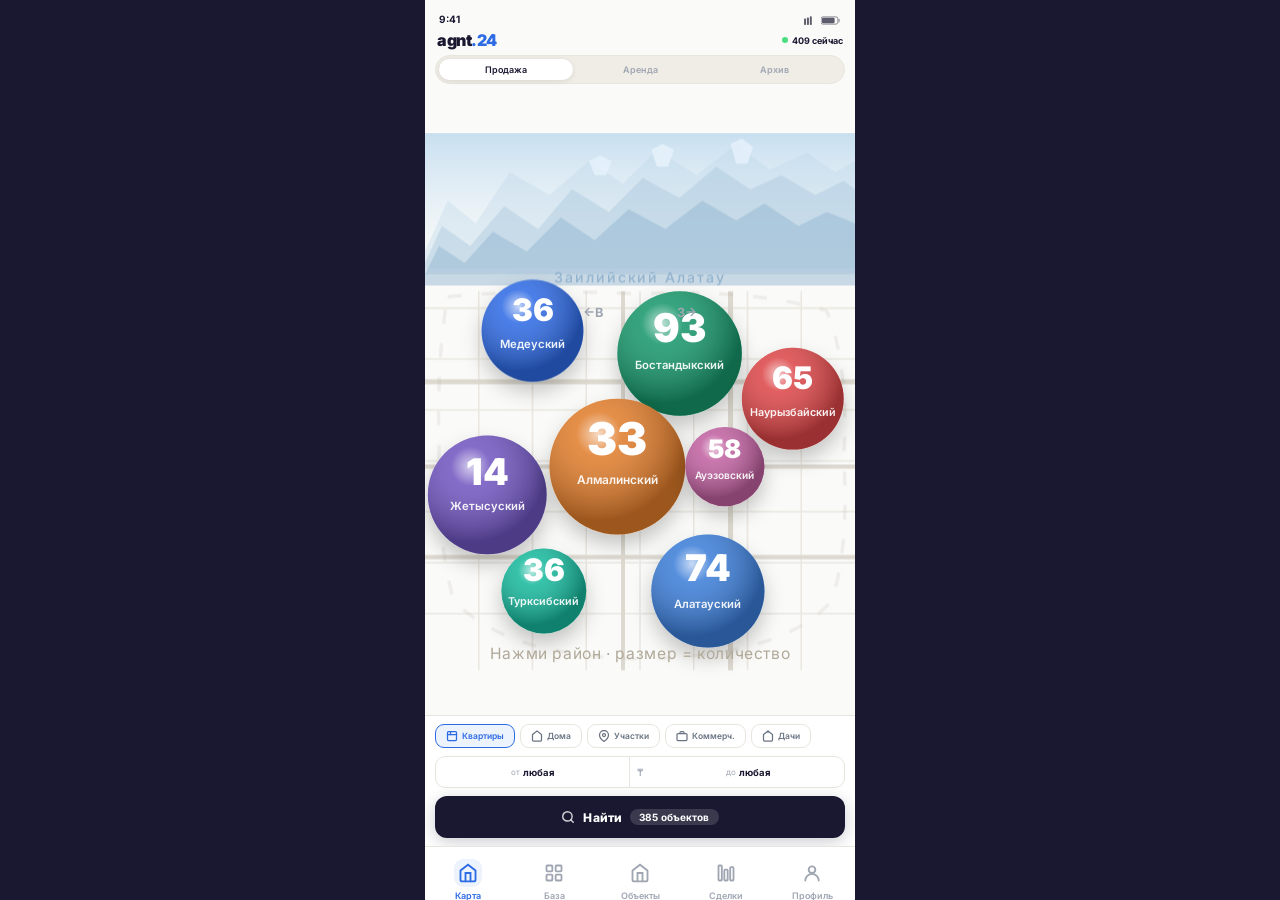
==== commit 2d3dd893: "fix: тупик на экране «Приглашение не найдено» — добавить выход на логин Невалидная/протухшая ссылка " ====
--- a/projects/agnt-24-app/index.html
+++ b/projects/agnt-24-app/index.html
@@ -644,6 +644,7 @@
     <div class="auth-card">
       <div id="inviteTitle" class="auth-title">Загрузка приглашения…</div>
       <div id="inviteError" class="auth-error" style="display:none"></div>
+      <button id="inviteToLogin" class="auth-btn-secondary" style="display:none">← Войти в свой аккаунт</button>
       <div id="inviteForm" style="display:none">
         <input id="inviteName"  class="auth-input" type="text" placeholder="Ваше имя">
         <input id="invitePhone" class="auth-input" type="tel" placeholder="+7 777 000 00 00">
--- a/projects/agnt-24-app/css/styles.css
+++ b/projects/agnt-24-app/css/styles.css
@@ -1421,6 +1421,33 @@
 .agency-badge.test   { background: rgba(245,180,0,.15); color: #a67600; }
 .agency-badge.active  { background: rgba(21,150,107,.12); color: var(--green); }
 .agency-badge.suspended { background: rgba(220,68,70,.1); color: #dc4446; }
+.agency-card-footer { display: flex; align-items: center; justify-content: space-between; margin-top: 6px; }
+.agency-delete-btn {
+  font-size: 12px; font-weight: 600; color: #dc4446; background: rgba(220,68,70,.08);
+  border: none; border-radius: 8px; padding: 4px 12px; cursor: pointer;
+}
+.agency-delete-btn:active { background: rgba(220,68,70,.18); }
+
+/* Диалог подтверждения удаления */
+.confirm-overlay {
+  position: fixed; inset: 0; background: rgba(0,0,0,.45);
+  display: flex; align-items: center; justify-content: center; z-index: 9999;
+}
+.confirm-modal {
+  background: white; border-radius: 18px; padding: 24px 20px;
+  width: calc(100% - 48px); max-width: 320px; text-align: center;
+}
+.confirm-title { font-size: 17px; font-weight: 700; color: var(--ink); margin-bottom: 8px; }
+.confirm-msg { font-size: 13px; color: var(--ink2); line-height: 1.5; margin-bottom: 20px; }
+.confirm-actions { display: flex; gap: 10px; }
+.confirm-cancel-btn {
+  flex: 1; padding: 12px; border: 1.5px solid var(--border); border-radius: 12px;
+  font-size: 15px; font-weight: 600; color: var(--ink); background: var(--s2); cursor: pointer;
+}
+.confirm-delete-btn {
+  flex: 1; padding: 12px; border: none; border-radius: 12px;
+  font-size: 15px; font-weight: 700; color: white; background: #dc4446; cursor: pointer;
+}
 
 .kpi-row { display: flex; flex-wrap: wrap; gap: 8px; margin-bottom: 16px; }
 .kpi-tile {
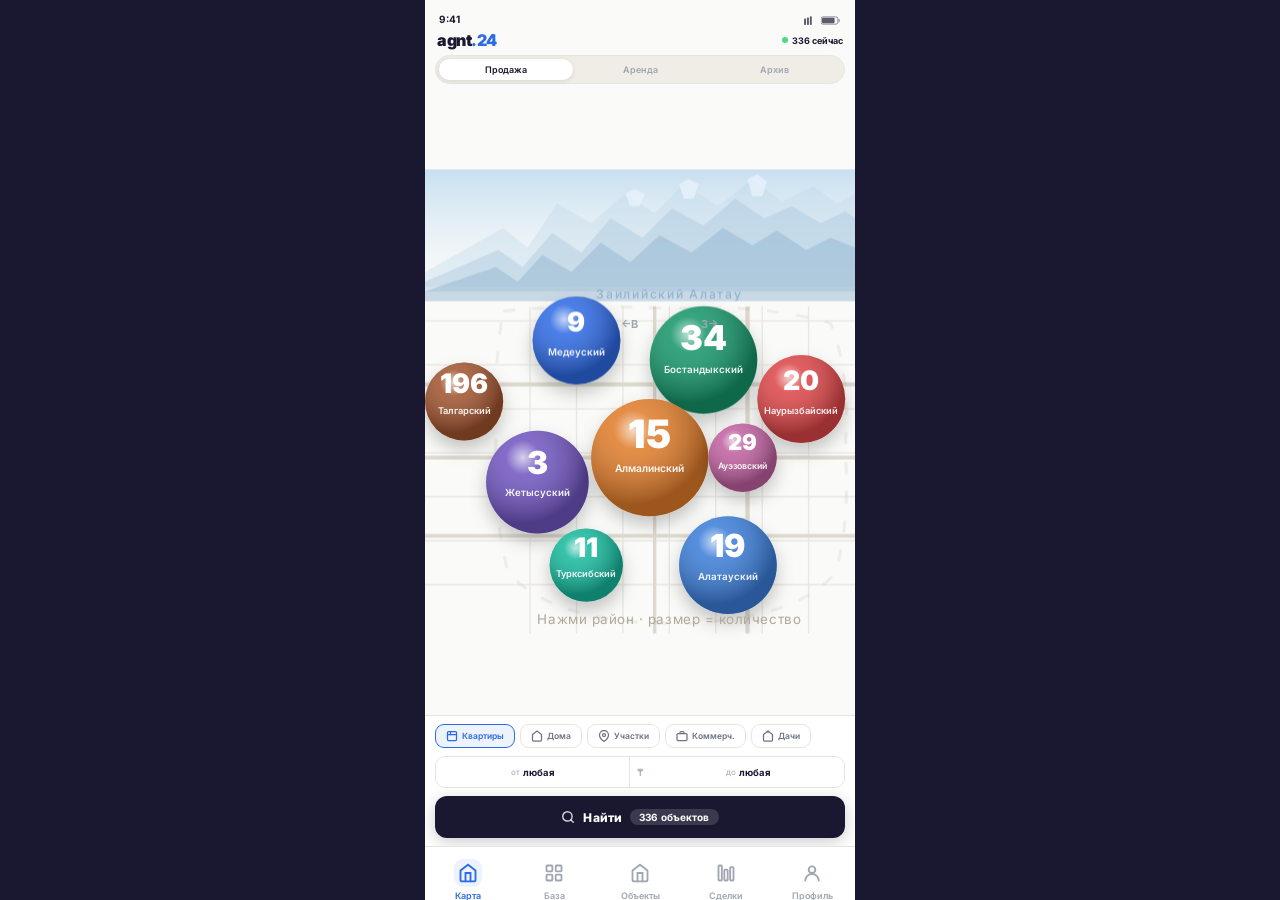
==== commit 082cc3f2: "feat: добавить Талгарский район + фильтр по микрорайонам/посёлкам По просьбе владельца — на карту до" ====
--- a/projects/agnt-24-app/index.html
+++ b/projects/agnt-24-app/index.html
@@ -64,7 +64,7 @@
 
     <!-- MAP SVG (south-up: mountains at top) -->
     <div class="map-area">
-      <svg id="mapSvg" viewBox="0 0 152 190" xmlns="http://www.w3.org/2000/svg" font-family="Inter,sans-serif" preserveAspectRatio="xMidYMid meet">
+      <svg id="mapSvg" viewBox="-24 0 176 190" xmlns="http://www.w3.org/2000/svg" font-family="Inter,sans-serif" preserveAspectRatio="xMidYMid meet">
         <defs>
           <linearGradient id="skyg" x1="0" y1="0" x2="0" y2="1">
             <stop offset="0%" stop-color="#c8dff0"/>
@@ -88,15 +88,15 @@
         </defs>
 
         <!-- Background -->
-        <rect width="152" height="190" fill="#fafaf8"/>
+        <rect x="-24" width="176" height="190" fill="#fafaf8"/>
 
         <!-- Sky -->
-        <rect width="152" height="52" fill="url(#skyg)"/>
+        <rect x="-24" width="176" height="52" fill="url(#skyg)"/>
 
         <!-- Mountains at top (Заилийский Алатау = south, shown at top) -->
-        <polygon points="0,42 8,24 18,32 30,14 44,22 58,10 70,18 82,6 96,15 110,4 122,13 135,7 145,14 152,10 152,48 0,48" fill="rgba(185,210,230,0.32)"/>
-        <polygon points="0,46 6,33 16,40 28,26 40,34 52,20 65,28 77,16 90,23 103,12 115,20 126,15 138,22 148,17 152,20 152,50 0,50" fill="rgba(165,195,218,0.40)"/>
-        <polygon points="0,50 5,40 14,46 24,35 36,42 48,30 60,38 72,27 85,34 98,24 110,31 120,25 132,33 142,28 152,32 152,54 0,54" fill="rgba(145,180,208,0.48)"/>
+        <polygon points="-24,42 8,24 18,32 30,14 44,22 58,10 70,18 82,6 96,15 110,4 122,13 135,7 145,14 152,10 152,48 -24,48" fill="rgba(185,210,230,0.32)"/>
+        <polygon points="-24,46 6,33 16,40 28,26 40,34 52,20 65,28 77,16 90,23 103,12 115,20 126,15 138,22 148,17 152,20 152,50 -24,50" fill="rgba(165,195,218,0.40)"/>
+        <polygon points="-24,50 5,40 14,46 24,35 36,42 48,30 60,38 72,27 85,34 98,24 110,31 120,25 132,33 142,28 152,32 152,54 -24,54" fill="rgba(145,180,208,0.48)"/>
         <!-- Snow caps -->
         <polygon points="58,10 62,8 66,10 64,15 60,15" fill="rgba(230,242,252,0.8)"/>
         <polygon points="80,6 84,4 88,6 86,12 82,12"   fill="rgba(230,242,252,0.85)"/>
@@ -105,19 +105,19 @@
 
         <!-- Street grid -->
         <g stroke="#eae7e0" stroke-width="0.55">
-          <line x1="0" y1="62" x2="152" y2="62"/><line x1="0" y1="80" x2="152" y2="80"/>
-          <line x1="0" y1="98" x2="152" y2="98"/><line x1="0" y1="116" x2="152" y2="116"/>
-          <line x1="0" y1="134" x2="152" y2="134"/><line x1="0" y1="152" x2="152" y2="152"/>
-          <line x1="0" y1="170" x2="152" y2="170"/>
+          <line x1="-24" y1="62" x2="152" y2="62"/><line x1="-24" y1="80" x2="152" y2="80"/>
+          <line x1="-24" y1="98" x2="152" y2="98"/><line x1="-24" y1="116" x2="152" y2="116"/>
+          <line x1="-24" y1="134" x2="152" y2="134"/><line x1="-24" y1="152" x2="152" y2="152"/>
+          <line x1="-24" y1="170" x2="152" y2="170"/>
           <line x1="19" y1="56" x2="19" y2="190"/><line x1="38" y1="56" x2="38" y2="190"/>
           <line x1="57" y1="56" x2="57" y2="190"/><line x1="76" y1="56" x2="76" y2="190"/>
           <line x1="95" y1="56" x2="95" y2="190"/><line x1="114" y1="56" x2="114" y2="190"/>
           <line x1="133" y1="56" x2="133" y2="190"/>
         </g>
         <!-- Major avenues -->
-        <line x1="0" y1="88" x2="152" y2="88" stroke="#ddd9d0" stroke-width="1.8"/>
-        <line x1="0" y1="118" x2="152" y2="118" stroke="#ddd9d0" stroke-width="1.5"/>
-        <line x1="0" y1="150" x2="152" y2="150" stroke="#ddd9d0" stroke-width="1.5"/>
+        <line x1="-24" y1="88" x2="152" y2="88" stroke="#ddd9d0" stroke-width="1.8"/>
+        <line x1="-24" y1="118" x2="152" y2="118" stroke="#ddd9d0" stroke-width="1.5"/>
+        <line x1="-24" y1="150" x2="152" y2="150" stroke="#ddd9d0" stroke-width="1.5"/>
         <line x1="108" y1="56" x2="108" y2="190" stroke="#ddd9d0" stroke-width="1.8"/>
         <line x1="70" y1="56" x2="70" y2="190" stroke="#ddd9d0" stroke-width="1.4"/>
 
@@ -199,6 +199,15 @@
           <circle cx="42" cy="162" r="15" fill="url(#sphere-shine)" class="bubble-shine" pointer-events="none"/>
           <text x="42" y="158.5" text-anchor="middle" font-size="11" font-weight="900" fill="white" class="bubble-count">26</text>
           <text x="42" y="167" text-anchor="middle" font-size="3.8" fill="rgba(255,255,255,.92)" font-weight="600" class="bubble-name">Турксибский</text>
+        </g>
+
+        <!-- ТАЛГАРСКИЙ (пригород восточнее города — за пределами Алматы, ещё левее Медеуского) -->
+        <g class="bubble-g" data-district="talgar" cursor="pointer">
+          <circle cx="-8" cy="95" r="16" fill="#A0522D" fill-opacity="0.1"/>
+          <circle cx="-8" cy="95" r="16" fill="#A0522D" class="bubble-main" filter="url(#bub-shadow)"/>
+          <circle cx="-8" cy="95" r="16" fill="url(#sphere-shine)" class="bubble-shine" pointer-events="none"/>
+          <text x="-8" y="91.5" text-anchor="middle" font-size="11" font-weight="900" fill="white" class="bubble-count">0</text>
+          <text x="-8" y="100" text-anchor="middle" font-size="3.8" fill="rgba(255,255,255,.92)" font-weight="600" class="bubble-name">Талгарский</text>
         </g>
 
         <!-- Compass: горы=верх(Ю), восток=лево(←), запад=право(→) -->
--- a/projects/agnt-24-app/css/styles.css
+++ b/projects/agnt-24-app/css/styles.css
@@ -1465,6 +1465,10 @@
   background: white; border: 1px solid var(--border); border-radius: 14px;
   padding: 12px 14px; margin-bottom: 8px; cursor: pointer;
 }
+.team-member-rank {
+  font-size: 15px; font-weight: 800; color: var(--ink3);
+  width: 22px; text-align: center; flex-shrink: 0;
+}
 .team-member-body { flex: 1; min-width: 0; }
 .team-member-name { font-size: 14px; font-weight: 700; color: var(--ink); }
 .team-member-sub { font-size: 11px; color: var(--ink2); margin-top: 2px; }
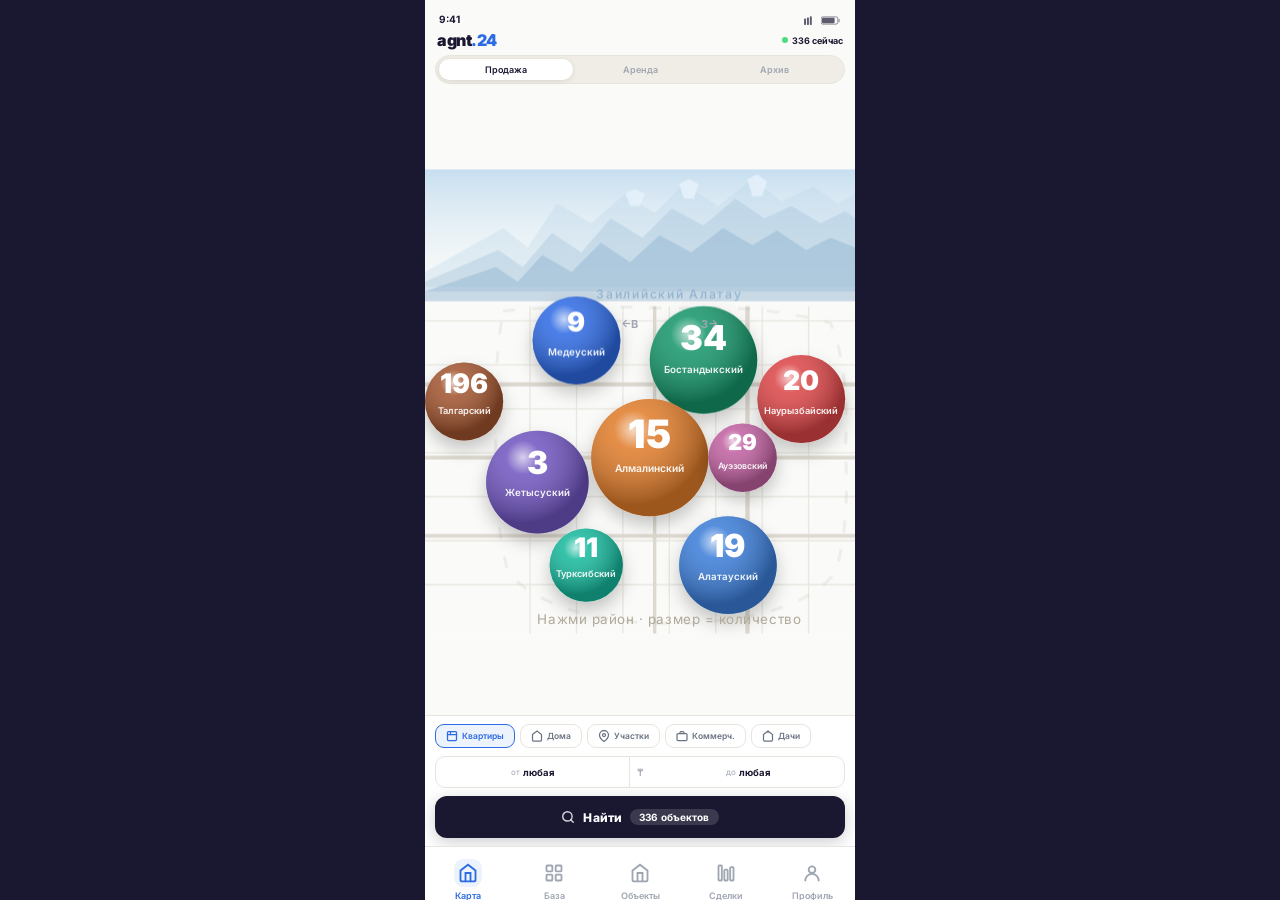
==== commit b872cb9d: "chore: удалить мёртвый код открытой самостоятельной регистрации агентства Auth.showAgencySetup() и в" ====
--- a/projects/agnt-24-app/index.html
+++ b/projects/agnt-24-app/index.html
@@ -629,23 +629,6 @@
     </div>
   </div>
 
-  <!-- ══════ SCREEN AGENCY SETUP ══════ -->
-  <div id="screen-agency-setup" class="screen slide-below auth-screen">
-    <div class="auth-logo">agnt<span>.24</span></div>
-    <div class="auth-tagline">Регистрация агентства</div>
-    <div class="auth-card">
-      <div class="auth-title">Новое агентство</div>
-      <div id="setupError" class="auth-error" style="display:none"></div>
-      <input id="setupAgencyName" class="auth-input" type="text" placeholder="Название агентства">
-      <input id="setupAdminName"  class="auth-input" type="text" placeholder="Ваше имя">
-      <input id="setupEmail"      class="auth-input" type="email" placeholder="Email">
-      <input id="setupPassword"   class="auth-input" type="password" placeholder="Пароль (мин. 6 символов)">
-      <button id="setupSubmit" class="auth-btn">Создать агентство</button>
-      <div class="auth-divider">Уже есть аккаунт?</div>
-      <button id="setupToLogin" class="auth-btn-secondary">← Войти</button>
-    </div>
-  </div>
-
   <!-- ══════ SCREEN: ПРИНЯТЬ ПРИГЛАШЕНИЕ ══════ -->
   <div id="screen-invite-accept" class="screen slide-below auth-screen">
     <div class="auth-logo">agnt<span>.24</span></div>
--- a/projects/agnt-24-app/css/styles.css
+++ b/projects/agnt-24-app/css/styles.css
@@ -428,6 +428,14 @@
 }
 .fc-photo svg { position: absolute; inset: 0; }
 .fc-photo-img { position: absolute; inset: 0; width: 100%; height: 100%; object-fit: cover; }
+.fc-bookmark-btn {
+  position: absolute; top: 10px; right: 10px; z-index: 2;
+  width: 34px; height: 34px; border-radius: 50%; border: none;
+  background: rgba(20,20,30,.45); display: flex; align-items: center; justify-content: center;
+  cursor: pointer;
+}
+.fc-bookmark-btn.on { background: var(--blue); }
+.fc-bookmark-btn svg { position: static; }
 
 /* ── Content section ── */
 .fc-content {
@@ -977,6 +985,11 @@
 /* ══════════════════════════════════════════
    AUTH SCREENS
 ══════════════════════════════════════════ */
+/* screen-phone-otp — единственный .screen, который открывается ПОВЕРХ уже
+   активного экрана (Auth.showPhoneOTP() намеренно не прячет screen-buyer-feed
+   под собой), а не заменяет его. Без явного z-index более поздний в DOM
+   screen-buyer-feed перекрывал OTP-экран (порядок в DOM решает при auto z-index). */
+#screen-phone-otp { z-index: 1; }
 .auth-screen {
   background: var(--bg);
   display: flex; flex-direction: column;
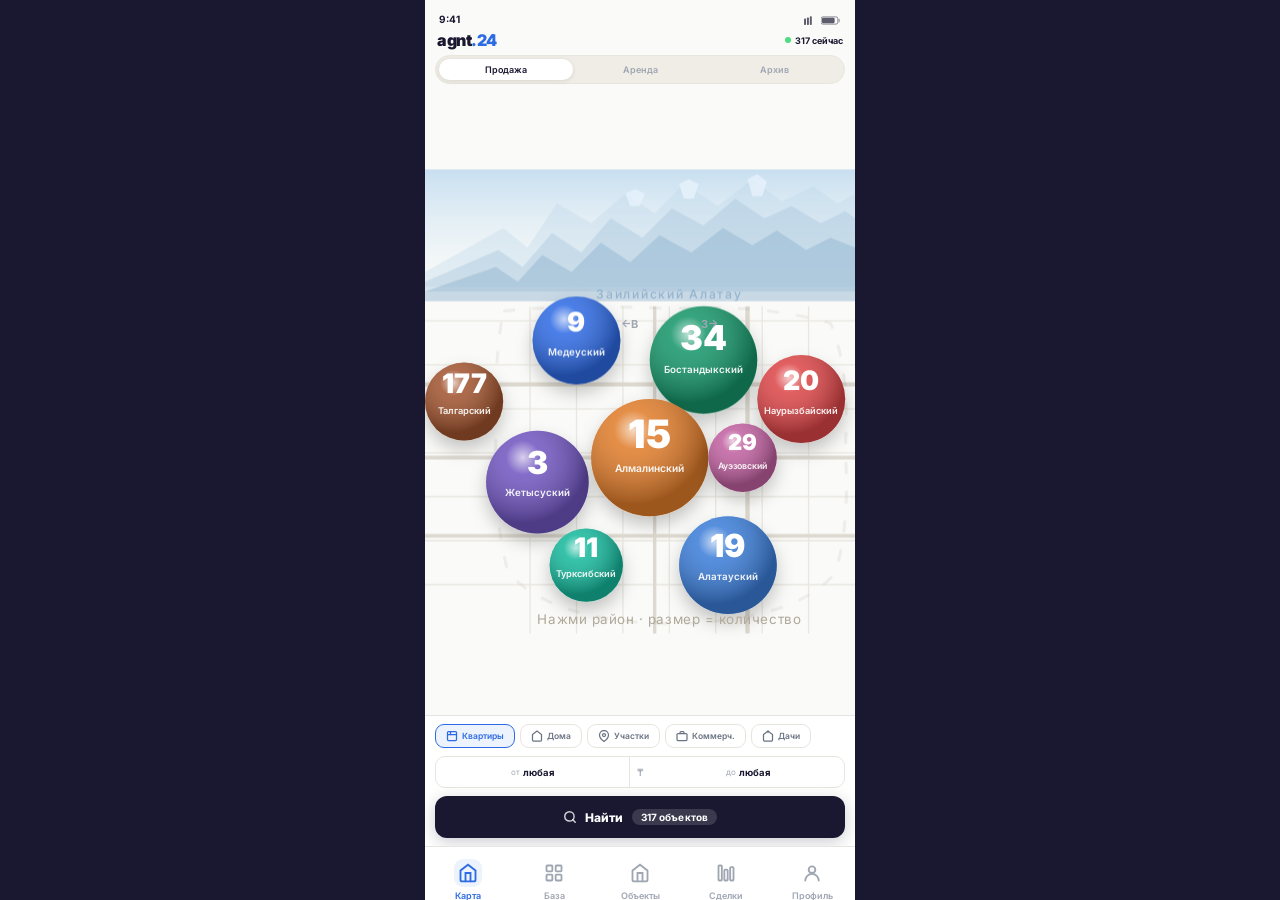
==== commit 461cc03c: "feat: инфраструктура нативных push-уведомлений (Web Push) PWA manifest/SW + подписка агента + мгнове" ====
--- a/projects/agnt-24-app/index.html
+++ b/projects/agnt-24-app/index.html
@@ -6,7 +6,11 @@
 <meta name="mobile-web-app-capable" content="yes">
 <meta name="apple-mobile-web-app-capable" content="yes">
 <meta name="apple-mobile-web-app-status-bar-style" content="black-translucent">
+<meta name="theme-color" content="#1a1831">
 <title>agnt.24</title>
+<link rel="manifest" href="manifest.json">
+<link rel="icon" href="icon.svg" type="image/svg+xml">
+<link rel="apple-touch-icon" href="icon.svg">
 <link rel="stylesheet" href="css/styles.css">
 <script>
 (function(){
@@ -424,12 +428,12 @@
       </div>
 
       <div class="settings-section">
-        <div class="settings-row">
+        <div class="settings-row" id="notifSettingsRow">
           <div class="sr-left">
             <div class="sr-ico" style="background:#edf3fc;"><svg width="14" height="14" viewBox="0 0 24 24" fill="none" stroke="#2d6be4" stroke-width="2.5" stroke-linecap="round"><circle cx="12" cy="12" r="3"/><path d="M19.07 4.93a10 10 0 010 14.14"/><path d="M4.93 4.93a10 10 0 000 14.14"/></svg></div>
             <span class="sr-label">Уведомления</span>
           </div>
-          <svg class="sr-arrow" width="16" height="16" viewBox="0 0 24 24" fill="none" stroke="currentColor" stroke-width="2" stroke-linecap="round"><polyline points="9 18 15 12 9 6"/></svg>
+          <span class="sr-status" id="notifStatus"></span>
         </div>
         <div class="settings-row">
           <div class="sr-left">
@@ -905,6 +909,7 @@
 <script src="js/supabase-client.js"></script>
 <!-- Layer 2 -->
 <script src="js/auth.js"></script>
+<script src="js/push-notifications.js"></script>
 <script src="js/agent-properties.js"></script>
 <script src="js/agent-crm.js"></script>
 <script src="js/agent-rating.js"></script>
--- a/projects/agnt-24-app/css/styles.css
+++ b/projects/agnt-24-app/css/styles.css
@@ -413,6 +413,7 @@
 }
 .fc-market.below { background: rgba(21,150,107,.12); color: #15966b; }
 .fc-market.above { background: rgba(220,68,70,.1);   color: #dc4446; }
+.fc-sparkline     { flex-shrink: 0; vertical-align: middle; }
 .fc-status-row   { display: flex; align-items: center; gap: 8px; }
 .fc-chip-new {
   background: #1a1831; color: white;
@@ -673,38 +674,6 @@
   border: 1px solid rgba(255,255,255,.18);
 }
 .call-circle.orange { background: #e07b2a; }
-
-/* Colleague card */
-.colleague-row {
-  display: flex; align-items: center; gap: 8px;
-  background: rgba(255,255,255,.1); border: 1px solid rgba(255,255,255,.14);
-  border-radius: 9px; padding: 7px 10px; margin-bottom: 8px;
-}
-.col-info { flex: 1; }
-.col-lbl { font-size: 7px; color: rgba(190,180,165,.65); font-weight: 500; margin-bottom: 1px; }
-.col-name { font-size: 11px; font-weight: 700; color: white; }
-
-/* В базу button */
-.fix-btn {
-  width: 100%; height: 38px; border-radius: 11px;
-  display: flex; align-items: center; justify-content: center; gap: 6px;
-  font-size: 11px; font-weight: 800; color: white; cursor: pointer;
-  border: none; font-family: 'Inter', sans-serif;
-  transition: opacity .15s, transform .1s;
-}
-.fix-btn:active { opacity: .85; transform: scale(.98); }
-.fix-btn.free  { background: linear-gradient(135deg, #2d6be4, #4a8be8); box-shadow: 0 3px 14px rgba(45,107,228,.45); }
-.fix-btn.mine  { background: linear-gradient(135deg, #15966b, #1bb380); box-shadow: 0 3px 14px rgba(21,150,107,.45); }
-.fix-btn.taken { background: rgba(70,60,50,.55); box-shadow: none; color: rgba(200,185,165,.6); cursor: default; }
-
-/* Swipe hint */
-.swipe-hint {
-  position: absolute; bottom: calc(var(--safe-bot) + 6px); left: 50%; transform: translateX(-50%);
-  z-index: 100; display: flex; flex-direction: column; align-items: center; gap: 2px; opacity: .4;
-}
-.swipe-arrow { animation: bounce 2s ease-in-out infinite; }
-@keyframes bounce { 0%,100%{transform:translateY(0)} 50%{transform:translateY(-4px)} }
-.swipe-txt { font-size: 7px; font-weight: 600; color: white; }
 
 /* ── ROOM SCENE (SVG) ── */
 .room-svg { position: absolute; inset: 0; width: 100%; height: 100%; }
@@ -981,6 +950,8 @@
 .sr-ico   { width: 32px; height: 32px; border-radius: 9px; display: flex; align-items: center; justify-content: center; }
 .sr-label { font-size: 13px; font-weight: 600; color: var(--ink); }
 .sr-arrow { color: var(--ink3); }
+.sr-status { font-size: 11.5px; font-weight: 600; color: var(--ink3); }
+.sr-status.on { color: var(--green); }
 
 /* ══════════════════════════════════════════
    AUTH SCREENS
@@ -1180,6 +1151,17 @@
 .lead-card-addr  { font-size: 13px; font-weight: 600; color: var(--ink); margin-bottom: 4px; }
 .lead-card-phone { font-size: 11px; color: var(--ink2); font-weight: 500; }
 .lead-card-time  { font-size: 10px; color: var(--ink3); margin-top: 6px; }
+.lead-card.stale { background: #fef7f7; border-color: #eec9c9; }
+.lead-card-warn {
+  display: flex; align-items: center; justify-content: space-between; gap: 8px;
+  margin-top: 8px; padding-top: 8px; border-top: 1px solid #f3dcdc;
+}
+.lead-card-warn span { font-size: 10px; font-weight: 700; color: #c0392b; }
+.lead-card-call {
+  width: 26px; height: 26px; border-radius: 50%; background: var(--ink);
+  color: white; display: flex; align-items: center; justify-content: center;
+  font-size: 12px; text-decoration: none; flex-shrink: 0;
+}
 .lead-detail-scroll { flex: 1; overflow-y: auto; padding: 16px; }
 .lead-section-label {
   font-size: 10px; font-weight: 700; letter-spacing: .08em;
@@ -1250,7 +1232,6 @@
   border: none; cursor: pointer; font-family: 'Inter', sans-serif;
   text-decoration: none; display: inline-flex; align-items: center;
 }
-.sr-arrow { color: var(--ink3); }
 
 /* ══════════════════════════════════════════
    SCREEN: EDIT LISTING
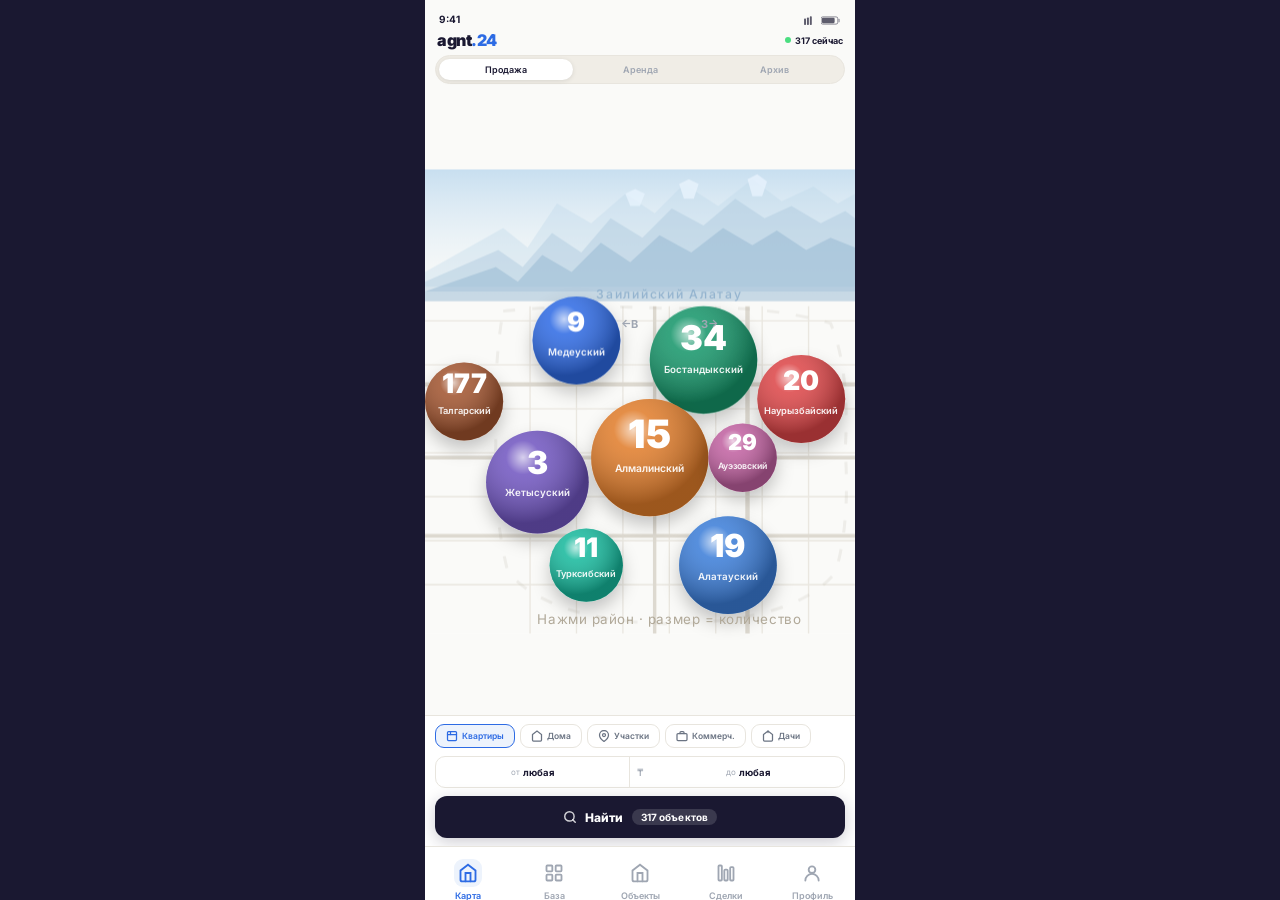
==== commit 898d6349: "fix: 2 мёртвых пункта меню в профиле («Подписка агентства», «Мой профиль») Раунд 8 аудита «проверь о" ====
--- a/projects/agnt-24-app/index.html
+++ b/projects/agnt-24-app/index.html
@@ -435,14 +435,14 @@
           </div>
           <span class="sr-status" id="notifStatus"></span>
         </div>
-        <div class="settings-row">
+        <div class="settings-row" id="subSettingsRow">
           <div class="sr-left">
             <div class="sr-ico" style="background:#f5f0eb;"><svg width="14" height="14" viewBox="0 0 24 24" fill="none" stroke="#9fa6b2" stroke-width="2.5" stroke-linecap="round"><rect x="3" y="11" width="18" height="11" rx="2"/><path d="M7 11V7a5 5 0 0110 0v4"/></svg></div>
             <span class="sr-label">Подписка агентства</span>
           </div>
           <svg class="sr-arrow" width="16" height="16" viewBox="0 0 24 24" fill="none" stroke="currentColor" stroke-width="2" stroke-linecap="round"><polyline points="9 18 15 12 9 6"/></svg>
         </div>
-        <div class="settings-row">
+        <div class="settings-row" id="myProfileRow">
           <div class="sr-left">
             <div class="sr-ico" style="background:#fef3ec;"><svg width="14" height="14" viewBox="0 0 24 24" fill="none" stroke="#e07b2a" stroke-width="2.5" stroke-linecap="round"><circle cx="12" cy="8" r="4"/><path d="M20 21a8 8 0 10-16 0"/></svg></div>
             <span class="sr-label">Мой профиль</span>
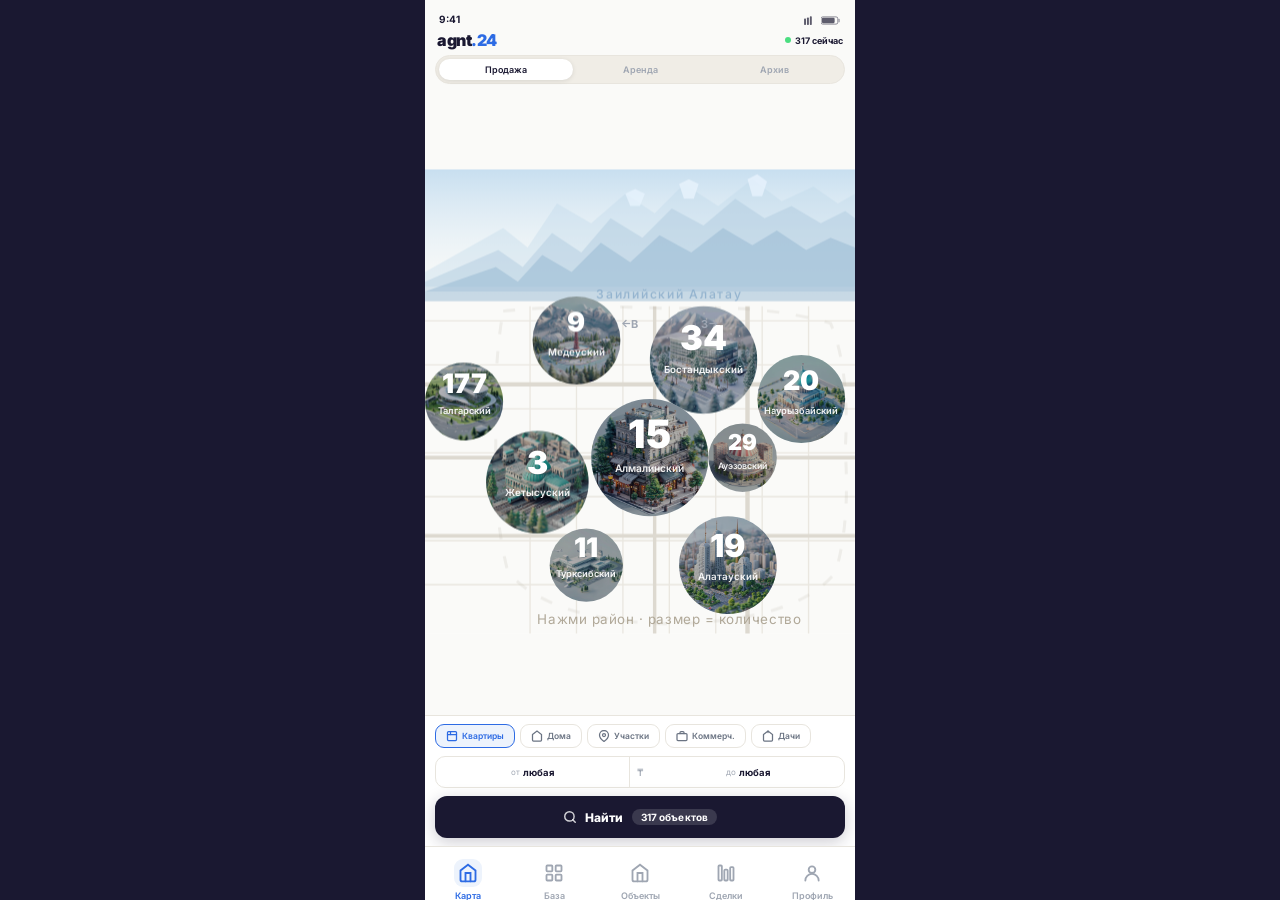
==== commit b4c9a204: "feat: карта — пузыри заменены на фото-достопримечательности районов Владелец не любит плоские цветны" ====
--- a/projects/agnt-24-app/index.html
+++ b/projects/agnt-24-app/index.html
@@ -135,81 +135,91 @@
 
         <!-- МЕДЕУСКИЙ (юго-восток = верх-лево) -->
         <g class="bubble-g" data-district="mede" cursor="pointer">
-          <circle cx="38" cy="70" r="18" fill="#3B82F6" fill-opacity="0.1"/>
-          <circle cx="38" cy="70" r="18" fill="#3B82F6" class="bubble-main" filter="url(#bub-shadow)"/>
-          <circle cx="38" cy="70" r="18" fill="url(#sphere-shine)" class="bubble-shine" pointer-events="none"/>
+          <clipPath id="clip-mede"><circle cx="38" cy="70" r="18"/></clipPath>
+          <image class="bubble-photo" href="images/districts/mede.jpg" x="20" y="52" width="36" height="36" clip-path="url(#clip-mede)" preserveAspectRatio="xMidYMid slice"/>
+          <circle cx="38" cy="70" r="18" fill="rgba(10,12,26,0.32)" class="bubble-scrim" pointer-events="none"/>
+          <circle cx="38" cy="70" r="18" fill="none" class="bubble-main" filter="url(#bub-shadow)"/>
           <text x="38" y="66.5" text-anchor="middle" font-size="11" font-weight="900" fill="white" class="bubble-count">37</text>
           <text x="38" y="76" text-anchor="middle" font-size="4" fill="rgba(255,255,255,.92)" font-weight="600" class="bubble-name">Медеуский</text>
         </g>
 
         <!-- БОСТАНДЫКСКИЙ (юг, центр-право) -->
         <g class="bubble-g" data-district="bost" cursor="pointer">
-          <circle cx="90" cy="78" r="22" fill="#10B981" fill-opacity="0.1"/>
-          <circle cx="90" cy="78" r="22" fill="#10B981" class="bubble-main" filter="url(#bub-shadow)"/>
-          <circle cx="90" cy="78" r="22" fill="url(#sphere-shine)" class="bubble-shine" pointer-events="none"/>
+          <clipPath id="clip-bost"><circle cx="90" cy="78" r="22"/></clipPath>
+          <image class="bubble-photo" href="images/districts/bost.jpg" x="68" y="56" width="44" height="44" clip-path="url(#clip-bost)" preserveAspectRatio="xMidYMid slice"/>
+          <circle cx="90" cy="78" r="22" fill="rgba(10,12,26,0.32)" class="bubble-scrim" pointer-events="none"/>
+          <circle cx="90" cy="78" r="22" fill="none" class="bubble-main" filter="url(#bub-shadow)"/>
           <text x="90" y="74" text-anchor="middle" font-size="14" font-weight="900" fill="white" class="bubble-count">59</text>
           <text x="90" y="83.5" text-anchor="middle" font-size="4" fill="rgba(255,255,255,.92)" font-weight="600" class="bubble-name">Бостандыкский</text>
         </g>
 
         <!-- НАУРЫЗБАЙСКИЙ (юго-запад = верх-право) -->
         <g class="bubble-g" data-district="naur" cursor="pointer">
-          <circle cx="130" cy="94" r="18" fill="#E8453C" fill-opacity="0.1" class="sel-pulse"/>
-          <circle cx="130" cy="94" r="18" fill="#E8453C" class="bubble-main" filter="url(#bub-shadow)"/>
-          <circle cx="130" cy="94" r="18" fill="url(#sphere-shine)" class="bubble-shine" pointer-events="none"/>
+          <clipPath id="clip-naur"><circle cx="130" cy="94" r="18"/></clipPath>
+          <image class="bubble-photo" href="images/districts/naur.jpg" x="112" y="76" width="36" height="36" clip-path="url(#clip-naur)" preserveAspectRatio="xMidYMid slice"/>
+          <circle cx="130" cy="94" r="18" fill="rgba(10,12,26,0.32)" class="bubble-scrim" pointer-events="none"/>
+          <circle cx="130" cy="94" r="18" fill="none" class="bubble-main" filter="url(#bub-shadow)"/>
           <text x="130" y="90.5" text-anchor="middle" font-size="11" font-weight="900" fill="white" class="bubble-count">41</text>
           <text x="130" y="100" text-anchor="middle" font-size="3.8" fill="rgba(255,255,255,.92)" font-weight="600" class="bubble-name">Наурызбайский</text>
         </g>
 
         <!-- ЖЕТЫСУСКИЙ (восток = лево) -->
         <g class="bubble-g" data-district="zhet" cursor="pointer">
-          <circle cx="22" cy="128" r="21" fill="#8B5CF6" fill-opacity="0.1"/>
-          <circle cx="22" cy="128" r="21" fill="#8B5CF6" class="bubble-main" filter="url(#bub-shadow)"/>
-          <circle cx="22" cy="128" r="21" fill="url(#sphere-shine)" class="bubble-shine" pointer-events="none"/>
+          <clipPath id="clip-zhet"><circle cx="22" cy="128" r="21"/></clipPath>
+          <image class="bubble-photo" href="images/districts/zhet.jpg" x="1" y="107" width="42" height="42" clip-path="url(#clip-zhet)" preserveAspectRatio="xMidYMid slice"/>
+          <circle cx="22" cy="128" r="21" fill="rgba(10,12,26,0.32)" class="bubble-scrim" pointer-events="none"/>
+          <circle cx="22" cy="128" r="21" fill="none" class="bubble-main" filter="url(#bub-shadow)"/>
           <text x="22" y="124.5" text-anchor="middle" font-size="13" font-weight="900" fill="white" class="bubble-count">48</text>
           <text x="22" y="133.5" text-anchor="middle" font-size="4" fill="rgba(255,255,255,.92)" font-weight="600" class="bubble-name">Жетысуский</text>
         </g>
 
         <!-- АЛМАЛИНСКИЙ (исторический центр) -->
         <g class="bubble-g" data-district="alma" cursor="pointer">
-          <circle cx="68" cy="118" r="24" fill="#F59E0B" fill-opacity="0.1"/>
-          <circle cx="68" cy="118" r="24" fill="#F59E0B" class="bubble-main" filter="url(#bub-shadow)"/>
-          <circle cx="68" cy="118" r="24" fill="url(#sphere-shine)" class="bubble-shine" pointer-events="none"/>
+          <clipPath id="clip-alma"><circle cx="68" cy="118" r="24"/></clipPath>
+          <image class="bubble-photo" href="images/districts/alma.jpg" x="44" y="94" width="48" height="48" clip-path="url(#clip-alma)" preserveAspectRatio="xMidYMid slice"/>
+          <circle cx="68" cy="118" r="24" fill="rgba(10,12,26,0.32)" class="bubble-scrim" pointer-events="none"/>
+          <circle cx="68" cy="118" r="24" fill="none" class="bubble-main" filter="url(#bub-shadow)"/>
           <text x="68" y="114" text-anchor="middle" font-size="16" font-weight="900" fill="white" class="bubble-count">63</text>
           <text x="68" y="124" text-anchor="middle" font-size="4.2" fill="rgba(255,255,255,.92)" font-weight="600" class="bubble-name">Алмалинский</text>
         </g>
 
         <!-- АУЭЗОВСКИЙ (запад = право) -->
         <g class="bubble-g" data-district="auez" cursor="pointer">
-          <circle cx="106" cy="118" r="14" fill="#EC4899" fill-opacity="0.1" class="sel-pulse"/>
-          <circle cx="106" cy="118" r="14" fill="#EC4899" class="bubble-main" filter="url(#bub-shadow)"/>
-          <circle cx="106" cy="118" r="14" fill="url(#sphere-shine)" class="bubble-shine" pointer-events="none"/>
+          <clipPath id="clip-auez"><circle cx="106" cy="118" r="14"/></clipPath>
+          <image class="bubble-photo" href="images/districts/auez.jpg" x="92" y="104" width="28" height="28" clip-path="url(#clip-auez)" preserveAspectRatio="xMidYMid slice"/>
+          <circle cx="106" cy="118" r="14" fill="rgba(10,12,26,0.32)" class="bubble-scrim" pointer-events="none"/>
+          <circle cx="106" cy="118" r="14" fill="none" class="bubble-main" filter="url(#bub-shadow)"/>
           <text x="106" y="115" text-anchor="middle" font-size="9" font-weight="900" fill="white" class="bubble-count">48</text>
           <text x="106" y="122.5" text-anchor="middle" font-size="3.6" fill="rgba(255,255,255,.92)" font-weight="600" class="bubble-name">Ауэзовский</text>
         </g>
 
         <!-- АЛАТАУСКИЙ (северо-запад = низ-право) -->
         <g class="bubble-g" data-district="alat" cursor="pointer">
-          <circle cx="100" cy="162" r="20" fill="#0EA5E9" fill-opacity="0.1"/>
-          <circle cx="100" cy="162" r="20" fill="#0EA5E9" class="bubble-main" filter="url(#bub-shadow)"/>
-          <circle cx="100" cy="162" r="20" fill="url(#sphere-shine)" class="bubble-shine" pointer-events="none"/>
+          <clipPath id="clip-alat"><circle cx="100" cy="162" r="20"/></clipPath>
+          <image class="bubble-photo" href="images/districts/alat.jpg" x="80" y="142" width="40" height="40" clip-path="url(#clip-alat)" preserveAspectRatio="xMidYMid slice"/>
+          <circle cx="100" cy="162" r="20" fill="rgba(10,12,26,0.32)" class="bubble-scrim" pointer-events="none"/>
+          <circle cx="100" cy="162" r="20" fill="none" class="bubble-main" filter="url(#bub-shadow)"/>
           <text x="100" y="158.5" text-anchor="middle" font-size="13" font-weight="900" fill="white" class="bubble-count">45</text>
           <text x="100" y="168" text-anchor="middle" font-size="4" fill="rgba(255,255,255,.92)" font-weight="600" class="bubble-name">Алатауский</text>
         </g>
 
         <!-- ТУРКСИБСКИЙ (северо-восток = низ-лево) -->
         <g class="bubble-g" data-district="turk" cursor="pointer">
-          <circle cx="42" cy="162" r="15" fill="#14B8A6" fill-opacity="0.1"/>
-          <circle cx="42" cy="162" r="15" fill="#14B8A6" class="bubble-main" filter="url(#bub-shadow)"/>
-          <circle cx="42" cy="162" r="15" fill="url(#sphere-shine)" class="bubble-shine" pointer-events="none"/>
+          <clipPath id="clip-turk"><circle cx="42" cy="162" r="15"/></clipPath>
+          <image class="bubble-photo" href="images/districts/turk.jpg" x="27" y="147" width="30" height="30" clip-path="url(#clip-turk)" preserveAspectRatio="xMidYMid slice"/>
+          <circle cx="42" cy="162" r="15" fill="rgba(10,12,26,0.32)" class="bubble-scrim" pointer-events="none"/>
+          <circle cx="42" cy="162" r="15" fill="none" class="bubble-main" filter="url(#bub-shadow)"/>
           <text x="42" y="158.5" text-anchor="middle" font-size="11" font-weight="900" fill="white" class="bubble-count">26</text>
           <text x="42" y="167" text-anchor="middle" font-size="3.8" fill="rgba(255,255,255,.92)" font-weight="600" class="bubble-name">Турксибский</text>
         </g>
 
         <!-- ТАЛГАРСКИЙ (пригород восточнее города — за пределами Алматы, ещё левее Медеуского) -->
+        <!-- Landmark: Halyk Arena (по явной просьбе владельца) -->
         <g class="bubble-g" data-district="talgar" cursor="pointer">
-          <circle cx="-8" cy="95" r="16" fill="#A0522D" fill-opacity="0.1"/>
-          <circle cx="-8" cy="95" r="16" fill="#A0522D" class="bubble-main" filter="url(#bub-shadow)"/>
-          <circle cx="-8" cy="95" r="16" fill="url(#sphere-shine)" class="bubble-shine" pointer-events="none"/>
+          <clipPath id="clip-talgar"><circle cx="-8" cy="95" r="16"/></clipPath>
+          <image class="bubble-photo" href="images/districts/talgar.jpg" x="-24" y="79" width="32" height="32" clip-path="url(#clip-talgar)" preserveAspectRatio="xMidYMid slice"/>
+          <circle cx="-8" cy="95" r="16" fill="rgba(10,12,26,0.32)" class="bubble-scrim" pointer-events="none"/>
+          <circle cx="-8" cy="95" r="16" fill="none" class="bubble-main" filter="url(#bub-shadow)"/>
           <text x="-8" y="91.5" text-anchor="middle" font-size="11" font-weight="900" fill="white" class="bubble-count">0</text>
           <text x="-8" y="100" text-anchor="middle" font-size="3.8" fill="rgba(255,255,255,.92)" font-weight="600" class="bubble-name">Талгарский</text>
         </g>
--- a/projects/agnt-24-app/css/styles.css
+++ b/projects/agnt-24-app/css/styles.css
@@ -114,7 +114,10 @@
 /* Bubble interactions */
 .bubble-g { cursor: pointer; }
 .bubble-g:active .bubble-main { opacity: .85; }
+.bubble-g:active .bubble-photo { opacity: .8; }
 .bubble-main { transition: r .2s; }
+.bubble-photo { transition: filter .25s, opacity .2s; }
+.bubble-photo.archived { filter: grayscale(.75) brightness(1.15); opacity: .55; }
 
 /* BOTTOM PANEL */
 .map-bottom {
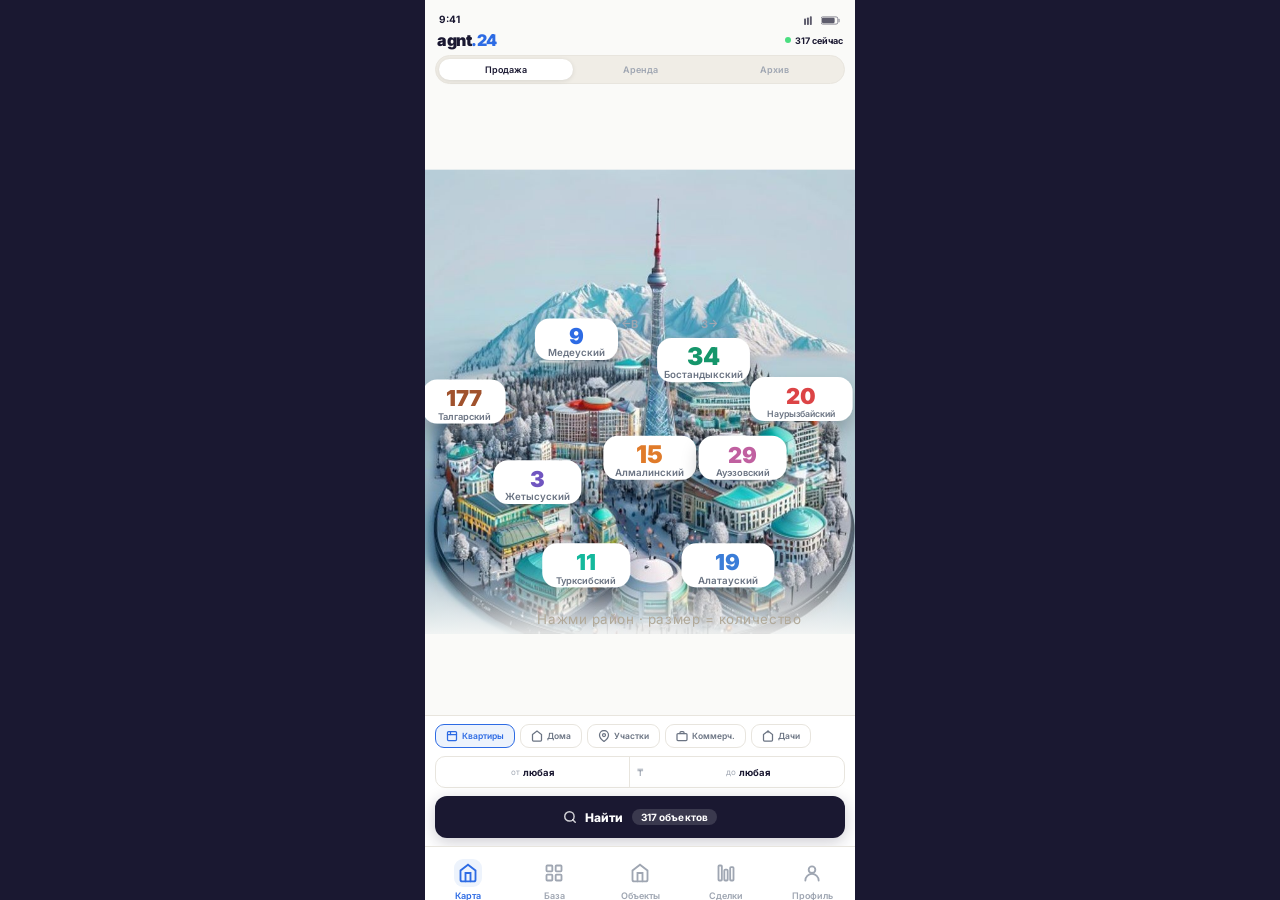
==== commit 28f392bf: "fix: карта — единая сцена-миниатюра города + чистые бейджи, не фото в кружках Владелец забраковал пр" ====
--- a/projects/agnt-24-app/index.html
+++ b/projects/agnt-24-app/index.html
@@ -70,158 +70,91 @@
     <div class="map-area">
       <svg id="mapSvg" viewBox="-24 0 176 190" xmlns="http://www.w3.org/2000/svg" font-family="Inter,sans-serif" preserveAspectRatio="xMidYMid meet">
         <defs>
-          <linearGradient id="skyg" x1="0" y1="0" x2="0" y2="1">
-            <stop offset="0%" stop-color="#c8dff0"/>
-            <stop offset="100%" stop-color="#e8f3f9" stop-opacity="0"/>
-          </linearGradient>
-          <!-- 3D sphere highlight — shared, objectBoundingBox = works for all sizes -->
-          <radialGradient id="sphere-shine" cx="36%" cy="26%" r="64%" gradientUnits="objectBoundingBox">
-            <stop offset="0%"   stop-color="rgba(255,255,255,0.72)"/>
-            <stop offset="26%"  stop-color="rgba(255,255,255,0.14)"/>
-            <stop offset="100%" stop-color="rgba(0,0,0,0.30)"/>
-          </radialGradient>
-          <!-- Archive mode — muted -->
-          <radialGradient id="sphere-arch" cx="36%" cy="26%" r="64%" gradientUnits="objectBoundingBox">
-            <stop offset="0%"   stop-color="rgba(255,255,255,0.38)"/>
-            <stop offset="100%" stop-color="rgba(0,0,0,0.06)"/>
-          </radialGradient>
-          <!-- Drop shadow for active bubbles -->
+          <!-- Drop shadow for badges -->
           <filter id="bub-shadow" x="-45%" y="-45%" width="190%" height="210%">
             <feDropShadow dx="0" dy="3.5" stdDeviation="3.5" flood-color="#000000" flood-opacity="0.22"/>
           </filter>
+          <!-- Дымка снизу для читаемости подсказки поверх фонового фото -->
+          <linearGradient id="bottom-haze" x1="0" y1="0" x2="0" y2="1">
+            <stop offset="0%" stop-color="rgba(250,250,248,0)"/>
+            <stop offset="100%" stop-color="rgba(250,250,248,0.88)"/>
+          </linearGradient>
         </defs>
 
-        <!-- Background -->
-        <rect x="-24" width="176" height="190" fill="#fafaf8"/>
-
-        <!-- Sky -->
-        <rect x="-24" width="176" height="52" fill="url(#skyg)"/>
-
-        <!-- Mountains at top (Заилийский Алатау = south, shown at top) -->
-        <polygon points="-24,42 8,24 18,32 30,14 44,22 58,10 70,18 82,6 96,15 110,4 122,13 135,7 145,14 152,10 152,48 -24,48" fill="rgba(185,210,230,0.32)"/>
-        <polygon points="-24,46 6,33 16,40 28,26 40,34 52,20 65,28 77,16 90,23 103,12 115,20 126,15 138,22 148,17 152,20 152,50 -24,50" fill="rgba(165,195,218,0.40)"/>
-        <polygon points="-24,50 5,40 14,46 24,35 36,42 48,30 60,38 72,27 85,34 98,24 110,31 120,25 132,33 142,28 152,32 152,54 -24,54" fill="rgba(145,180,208,0.48)"/>
-        <!-- Snow caps -->
-        <polygon points="58,10 62,8 66,10 64,15 60,15" fill="rgba(230,242,252,0.8)"/>
-        <polygon points="80,6 84,4 88,6 86,12 82,12"   fill="rgba(230,242,252,0.85)"/>
-        <polygon points="108,4 112,2 116,5 114,11 110,11" fill="rgba(230,242,252,0.82)"/>
-        <text x="76" y="53" text-anchor="middle" font-size="5" fill="rgba(120,160,195,0.65)" font-weight="500" letter-spacing="0.7">Заилийский Алатау</text>
-
-        <!-- Street grid -->
-        <g stroke="#eae7e0" stroke-width="0.55">
-          <line x1="-24" y1="62" x2="152" y2="62"/><line x1="-24" y1="80" x2="152" y2="80"/>
-          <line x1="-24" y1="98" x2="152" y2="98"/><line x1="-24" y1="116" x2="152" y2="116"/>
-          <line x1="-24" y1="134" x2="152" y2="134"/><line x1="-24" y1="152" x2="152" y2="152"/>
-          <line x1="-24" y1="170" x2="152" y2="170"/>
-          <line x1="19" y1="56" x2="19" y2="190"/><line x1="38" y1="56" x2="38" y2="190"/>
-          <line x1="57" y1="56" x2="57" y2="190"/><line x1="76" y1="56" x2="76" y2="190"/>
-          <line x1="95" y1="56" x2="95" y2="190"/><line x1="114" y1="56" x2="114" y2="190"/>
-          <line x1="133" y1="56" x2="133" y2="190"/>
-        </g>
-        <!-- Major avenues -->
-        <line x1="-24" y1="88" x2="152" y2="88" stroke="#ddd9d0" stroke-width="1.8"/>
-        <line x1="-24" y1="118" x2="152" y2="118" stroke="#ddd9d0" stroke-width="1.5"/>
-        <line x1="-24" y1="150" x2="152" y2="150" stroke="#ddd9d0" stroke-width="1.5"/>
-        <line x1="108" y1="56" x2="108" y2="190" stroke="#ddd9d0" stroke-width="1.8"/>
-        <line x1="70" y1="56" x2="70" y2="190" stroke="#ddd9d0" stroke-width="1.4"/>
-
-        <!-- City boundary -->
-        <path d="M8,58 Q38,55 76,57 Q115,55 142,63 Q150,82 148,115 Q150,145 144,165 Q128,185 76,186 Q28,185 10,165 Q4,142 5,112 Q4,80 8,58 Z"
-          fill="none" stroke="rgba(175,168,155,0.16)" stroke-width="1.2" stroke-dasharray="5,7"/>
-
-        <!-- ── DISTRICT BUBBLES — 3D SPHERES ── -->
+        <!-- Единая сцена "город в миниатюре" — фон вместо нарисованных гор/улиц -->
+        <clipPath id="clip-map-scene"><rect x="-24" y="0" width="176" height="190"/></clipPath>
+        <image href="images/map-city-scene.jpg" x="-24" y="0" width="176" height="190"
+          clip-path="url(#clip-map-scene)" preserveAspectRatio="xMidYMid slice"/>
+        <!-- лёгкая дымка снизу — читаемость подсказки "Нажми район" поверх фото -->
+        <rect x="-24" y="160" width="176" height="30" fill="url(#bottom-haze)"/>
+
+        <!-- ── РАЙОНЫ — БЕЙДЖИ-СЧЁТЧИКИ (не пузыри, не фото) ── -->
         <!-- Ориентация жителя Алматы: Горы=верх(юг) · Восток=лево · Запад=право · Север=низ -->
         <!-- Порядок В→З (лево→право): меде → жет/турк → алма(центр) → ауэз/бост → наур → алат -->
 
         <!-- МЕДЕУСКИЙ (юго-восток = верх-лево) -->
         <g class="bubble-g" data-district="mede" cursor="pointer">
-          <clipPath id="clip-mede"><circle cx="38" cy="70" r="18"/></clipPath>
-          <image class="bubble-photo" href="images/districts/mede.jpg" x="20" y="52" width="36" height="36" clip-path="url(#clip-mede)" preserveAspectRatio="xMidYMid slice"/>
-          <circle cx="38" cy="70" r="18" fill="rgba(10,12,26,0.32)" class="bubble-scrim" pointer-events="none"/>
-          <circle cx="38" cy="70" r="18" fill="none" class="bubble-main" filter="url(#bub-shadow)"/>
-          <text x="38" y="66.5" text-anchor="middle" font-size="11" font-weight="900" fill="white" class="bubble-count">37</text>
-          <text x="38" y="76" text-anchor="middle" font-size="4" fill="rgba(255,255,255,.92)" font-weight="600" class="bubble-name">Медеуский</text>
+          <rect class="badge-bg" x="21" y="61" width="34" height="17" rx="6" filter="url(#bub-shadow)"/>
+          <text x="38" y="71.5" text-anchor="middle" font-size="9" font-weight="900" class="bubble-count">37</text>
+          <text x="38" y="76.5" text-anchor="middle" font-size="4" font-weight="600" class="bubble-name">Медеуский</text>
         </g>
 
         <!-- БОСТАНДЫКСКИЙ (юг, центр-право) -->
         <g class="bubble-g" data-district="bost" cursor="pointer">
-          <clipPath id="clip-bost"><circle cx="90" cy="78" r="22"/></clipPath>
-          <image class="bubble-photo" href="images/districts/bost.jpg" x="68" y="56" width="44" height="44" clip-path="url(#clip-bost)" preserveAspectRatio="xMidYMid slice"/>
-          <circle cx="90" cy="78" r="22" fill="rgba(10,12,26,0.32)" class="bubble-scrim" pointer-events="none"/>
-          <circle cx="90" cy="78" r="22" fill="none" class="bubble-main" filter="url(#bub-shadow)"/>
-          <text x="90" y="74" text-anchor="middle" font-size="14" font-weight="900" fill="white" class="bubble-count">59</text>
-          <text x="90" y="83.5" text-anchor="middle" font-size="4" fill="rgba(255,255,255,.92)" font-weight="600" class="bubble-name">Бостандыкский</text>
+          <rect class="badge-bg" x="71" y="69" width="38" height="18" rx="6" filter="url(#bub-shadow)"/>
+          <text x="90" y="80" text-anchor="middle" font-size="10" font-weight="900" class="bubble-count">59</text>
+          <text x="90" y="85.5" text-anchor="middle" font-size="4" font-weight="600" class="bubble-name">Бостандыкский</text>
         </g>
 
         <!-- НАУРЫЗБАЙСКИЙ (юго-запад = верх-право) -->
         <g class="bubble-g" data-district="naur" cursor="pointer">
-          <clipPath id="clip-naur"><circle cx="130" cy="94" r="18"/></clipPath>
-          <image class="bubble-photo" href="images/districts/naur.jpg" x="112" y="76" width="36" height="36" clip-path="url(#clip-naur)" preserveAspectRatio="xMidYMid slice"/>
-          <circle cx="130" cy="94" r="18" fill="rgba(10,12,26,0.32)" class="bubble-scrim" pointer-events="none"/>
-          <circle cx="130" cy="94" r="18" fill="none" class="bubble-main" filter="url(#bub-shadow)"/>
-          <text x="130" y="90.5" text-anchor="middle" font-size="11" font-weight="900" fill="white" class="bubble-count">41</text>
-          <text x="130" y="100" text-anchor="middle" font-size="3.8" fill="rgba(255,255,255,.92)" font-weight="600" class="bubble-name">Наурызбайский</text>
+          <rect class="badge-bg" x="109" y="85" width="42" height="18" rx="6" filter="url(#bub-shadow)"/>
+          <text x="130" y="96" text-anchor="middle" font-size="9" font-weight="900" class="bubble-count">41</text>
+          <text x="130" y="101.5" text-anchor="middle" font-size="3.6" font-weight="600" class="bubble-name">Наурызбайский</text>
         </g>
 
         <!-- ЖЕТЫСУСКИЙ (восток = лево) -->
         <g class="bubble-g" data-district="zhet" cursor="pointer">
-          <clipPath id="clip-zhet"><circle cx="22" cy="128" r="21"/></clipPath>
-          <image class="bubble-photo" href="images/districts/zhet.jpg" x="1" y="107" width="42" height="42" clip-path="url(#clip-zhet)" preserveAspectRatio="xMidYMid slice"/>
-          <circle cx="22" cy="128" r="21" fill="rgba(10,12,26,0.32)" class="bubble-scrim" pointer-events="none"/>
-          <circle cx="22" cy="128" r="21" fill="none" class="bubble-main" filter="url(#bub-shadow)"/>
-          <text x="22" y="124.5" text-anchor="middle" font-size="13" font-weight="900" fill="white" class="bubble-count">48</text>
-          <text x="22" y="133.5" text-anchor="middle" font-size="4" fill="rgba(255,255,255,.92)" font-weight="600" class="bubble-name">Жетысуский</text>
+          <rect class="badge-bg" x="4" y="119" width="36" height="18" rx="6" filter="url(#bub-shadow)"/>
+          <text x="22" y="130" text-anchor="middle" font-size="9" font-weight="900" class="bubble-count">48</text>
+          <text x="22" y="135.5" text-anchor="middle" font-size="4" font-weight="600" class="bubble-name">Жетысуский</text>
         </g>
 
         <!-- АЛМАЛИНСКИЙ (исторический центр) -->
         <g class="bubble-g" data-district="alma" cursor="pointer">
-          <clipPath id="clip-alma"><circle cx="68" cy="118" r="24"/></clipPath>
-          <image class="bubble-photo" href="images/districts/alma.jpg" x="44" y="94" width="48" height="48" clip-path="url(#clip-alma)" preserveAspectRatio="xMidYMid slice"/>
-          <circle cx="68" cy="118" r="24" fill="rgba(10,12,26,0.32)" class="bubble-scrim" pointer-events="none"/>
-          <circle cx="68" cy="118" r="24" fill="none" class="bubble-main" filter="url(#bub-shadow)"/>
-          <text x="68" y="114" text-anchor="middle" font-size="16" font-weight="900" fill="white" class="bubble-count">63</text>
-          <text x="68" y="124" text-anchor="middle" font-size="4.2" fill="rgba(255,255,255,.92)" font-weight="600" class="bubble-name">Алмалинский</text>
+          <rect class="badge-bg" x="49" y="109" width="38" height="18" rx="6" filter="url(#bub-shadow)"/>
+          <text x="68" y="120" text-anchor="middle" font-size="10" font-weight="900" class="bubble-count">63</text>
+          <text x="68" y="125.5" text-anchor="middle" font-size="4" font-weight="600" class="bubble-name">Алмалинский</text>
         </g>
 
         <!-- АУЭЗОВСКИЙ (запад = право) -->
         <g class="bubble-g" data-district="auez" cursor="pointer">
-          <clipPath id="clip-auez"><circle cx="106" cy="118" r="14"/></clipPath>
-          <image class="bubble-photo" href="images/districts/auez.jpg" x="92" y="104" width="28" height="28" clip-path="url(#clip-auez)" preserveAspectRatio="xMidYMid slice"/>
-          <circle cx="106" cy="118" r="14" fill="rgba(10,12,26,0.32)" class="bubble-scrim" pointer-events="none"/>
-          <circle cx="106" cy="118" r="14" fill="none" class="bubble-main" filter="url(#bub-shadow)"/>
-          <text x="106" y="115" text-anchor="middle" font-size="9" font-weight="900" fill="white" class="bubble-count">48</text>
-          <text x="106" y="122.5" text-anchor="middle" font-size="3.6" fill="rgba(255,255,255,.92)" font-weight="600" class="bubble-name">Ауэзовский</text>
+          <rect class="badge-bg" x="88" y="109" width="36" height="18" rx="6" filter="url(#bub-shadow)"/>
+          <text x="106" y="120" text-anchor="middle" font-size="9" font-weight="900" class="bubble-count">48</text>
+          <text x="106" y="125.5" text-anchor="middle" font-size="3.8" font-weight="600" class="bubble-name">Ауэзовский</text>
         </g>
 
         <!-- АЛАТАУСКИЙ (северо-запад = низ-право) -->
         <g class="bubble-g" data-district="alat" cursor="pointer">
-          <clipPath id="clip-alat"><circle cx="100" cy="162" r="20"/></clipPath>
-          <image class="bubble-photo" href="images/districts/alat.jpg" x="80" y="142" width="40" height="40" clip-path="url(#clip-alat)" preserveAspectRatio="xMidYMid slice"/>
-          <circle cx="100" cy="162" r="20" fill="rgba(10,12,26,0.32)" class="bubble-scrim" pointer-events="none"/>
-          <circle cx="100" cy="162" r="20" fill="none" class="bubble-main" filter="url(#bub-shadow)"/>
-          <text x="100" y="158.5" text-anchor="middle" font-size="13" font-weight="900" fill="white" class="bubble-count">45</text>
-          <text x="100" y="168" text-anchor="middle" font-size="4" fill="rgba(255,255,255,.92)" font-weight="600" class="bubble-name">Алатауский</text>
+          <rect class="badge-bg" x="81" y="153" width="38" height="18" rx="6" filter="url(#bub-shadow)"/>
+          <text x="100" y="164" text-anchor="middle" font-size="9" font-weight="900" class="bubble-count">45</text>
+          <text x="100" y="169.5" text-anchor="middle" font-size="4" font-weight="600" class="bubble-name">Алатауский</text>
         </g>
 
         <!-- ТУРКСИБСКИЙ (северо-восток = низ-лево) -->
         <g class="bubble-g" data-district="turk" cursor="pointer">
-          <clipPath id="clip-turk"><circle cx="42" cy="162" r="15"/></clipPath>
-          <image class="bubble-photo" href="images/districts/turk.jpg" x="27" y="147" width="30" height="30" clip-path="url(#clip-turk)" preserveAspectRatio="xMidYMid slice"/>
-          <circle cx="42" cy="162" r="15" fill="rgba(10,12,26,0.32)" class="bubble-scrim" pointer-events="none"/>
-          <circle cx="42" cy="162" r="15" fill="none" class="bubble-main" filter="url(#bub-shadow)"/>
-          <text x="42" y="158.5" text-anchor="middle" font-size="11" font-weight="900" fill="white" class="bubble-count">26</text>
-          <text x="42" y="167" text-anchor="middle" font-size="3.8" fill="rgba(255,255,255,.92)" font-weight="600" class="bubble-name">Турксибский</text>
+          <rect class="badge-bg" x="24" y="153" width="36" height="18" rx="6" filter="url(#bub-shadow)"/>
+          <text x="42" y="164" text-anchor="middle" font-size="9" font-weight="900" class="bubble-count">26</text>
+          <text x="42" y="169.5" text-anchor="middle" font-size="3.8" font-weight="600" class="bubble-name">Турксибский</text>
         </g>
 
         <!-- ТАЛГАРСКИЙ (пригород восточнее города — за пределами Алматы, ещё левее Медеуского) -->
-        <!-- Landmark: Halyk Arena (по явной просьбе владельца) -->
+        <!-- Landmark: Halyk Arena (по явной просьбе владельца) — на общем фоне не виден отдельно,
+             обозначен только бейджем на своей compass-корректной позиции. -->
         <g class="bubble-g" data-district="talgar" cursor="pointer">
-          <clipPath id="clip-talgar"><circle cx="-8" cy="95" r="16"/></clipPath>
-          <image class="bubble-photo" href="images/districts/talgar.jpg" x="-24" y="79" width="32" height="32" clip-path="url(#clip-talgar)" preserveAspectRatio="xMidYMid slice"/>
-          <circle cx="-8" cy="95" r="16" fill="rgba(10,12,26,0.32)" class="bubble-scrim" pointer-events="none"/>
-          <circle cx="-8" cy="95" r="16" fill="none" class="bubble-main" filter="url(#bub-shadow)"/>
-          <text x="-8" y="91.5" text-anchor="middle" font-size="11" font-weight="900" fill="white" class="bubble-count">0</text>
-          <text x="-8" y="100" text-anchor="middle" font-size="3.8" fill="rgba(255,255,255,.92)" font-weight="600" class="bubble-name">Талгарский</text>
+          <rect class="badge-bg" x="-25" y="86" width="34" height="18" rx="6" filter="url(#bub-shadow)"/>
+          <text x="-8" y="97" text-anchor="middle" font-size="9" font-weight="900" class="bubble-count">0</text>
+          <text x="-8" y="102.5" text-anchor="middle" font-size="3.8" font-weight="600" class="bubble-name">Талгарский</text>
         </g>
 
         <!-- Compass: горы=верх(Ю), восток=лево(←), запад=право(→) -->
--- a/projects/agnt-24-app/css/styles.css
+++ b/projects/agnt-24-app/css/styles.css
@@ -111,13 +111,10 @@
 }
 .map-area svg { width: 100%; height: 100%; display: block; }
 
-/* Bubble interactions */
+/* District badge interactions */
 .bubble-g { cursor: pointer; }
-.bubble-g:active .bubble-main { opacity: .85; }
-.bubble-g:active .bubble-photo { opacity: .8; }
-.bubble-main { transition: r .2s; }
-.bubble-photo { transition: filter .25s, opacity .2s; }
-.bubble-photo.archived { filter: grayscale(.75) brightness(1.15); opacity: .55; }
+.bubble-g:active .badge-bg { opacity: .8; }
+.badge-bg { fill: white; transition: opacity .2s, stroke .2s; }
 
 /* BOTTOM PANEL */
 .map-bottom {
